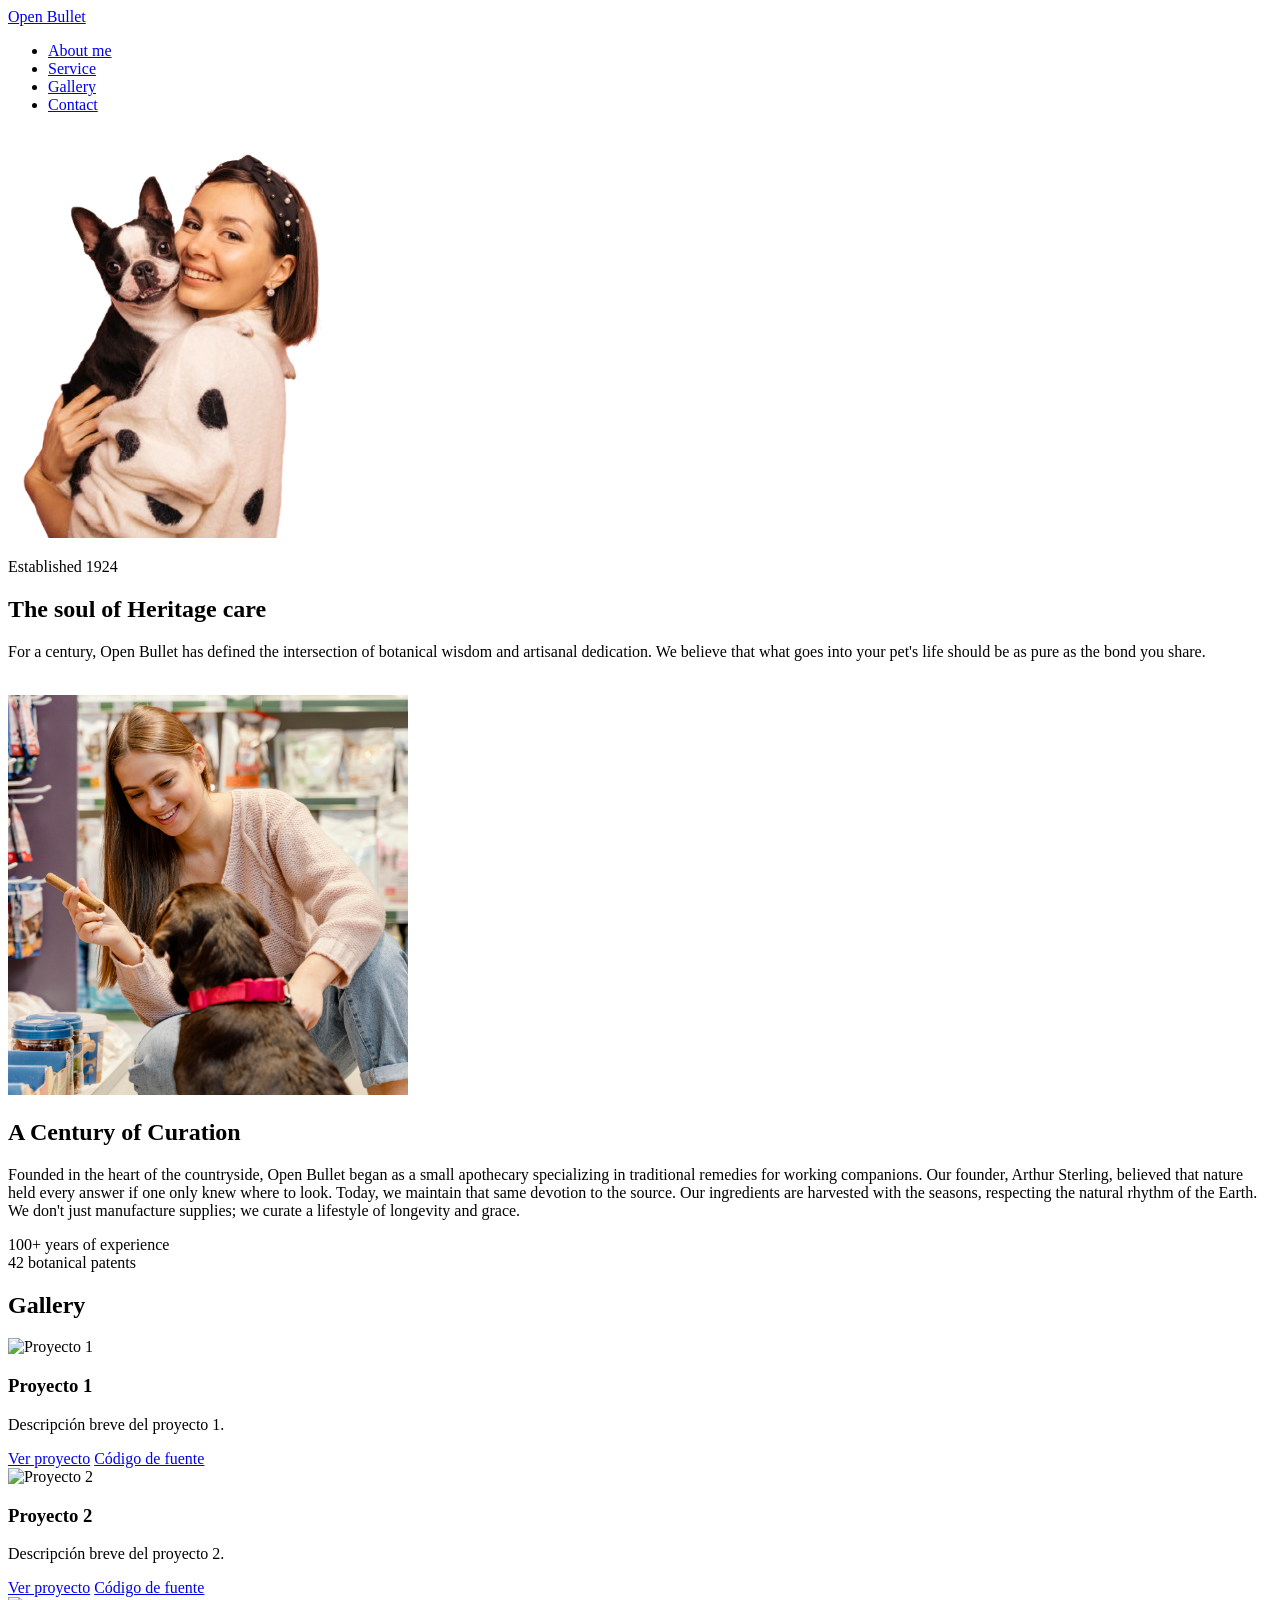
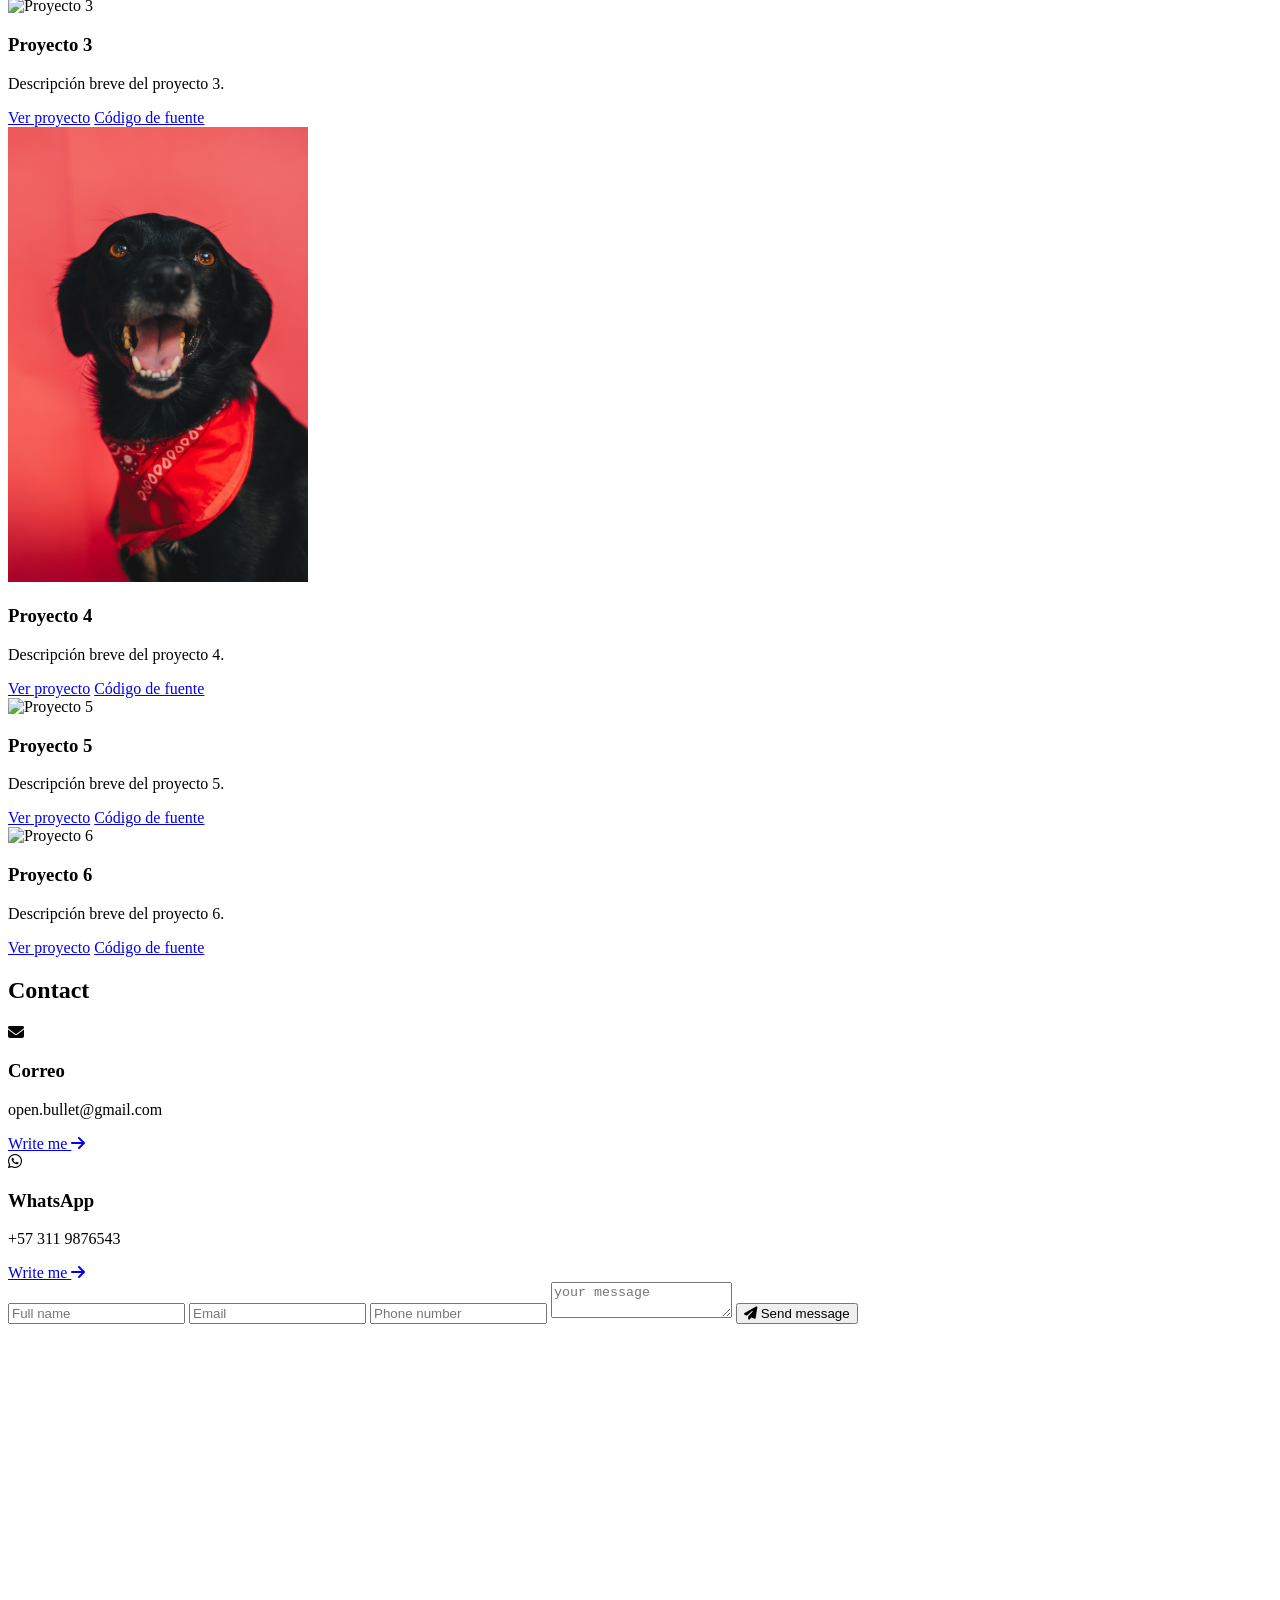
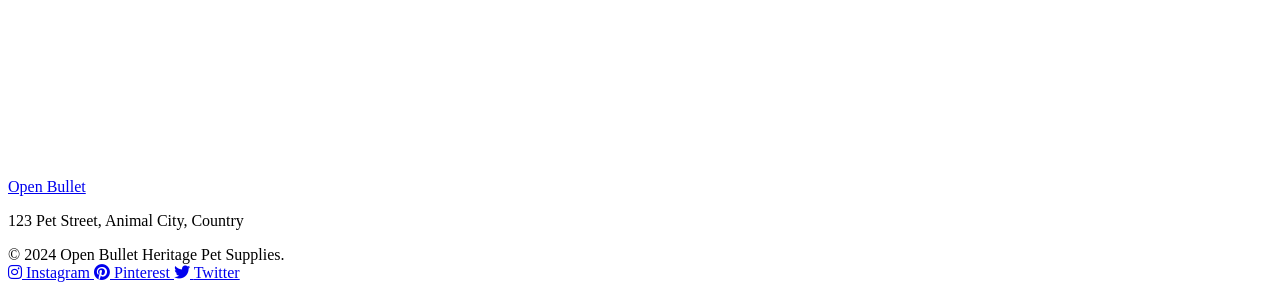
==== mascotas.html @ 414779c0 "portafolio" ====
<!--TAREA: Creación de la página de mascotas-->

<!DOCTYPE html>
<html lang="es">

<head>
    <meta charset="UTF-8">
    <meta http-equiv="X-UA-Compatible" content="IE=edge">
    <meta name="viewport" content="width=device-width, initial-scale=1.0">
    <meta name="author" content="Open Bullet">
    <meta name="description" content="Open Bullet | Pet Supplies">

    <link rel="preconnect" href="https://fonts.googleapis.com">
    <link rel="preconnect" href="https://fonts.gstatic.com" crossorigin>
    <link href="https://fonts.googleapis.com/css2?family=Inter:wght@400;600&display=swap" rel="stylesheet">

    <link rel="stylesheet" href="https://cdnjs.cloudflare.com/ajax/libs/font-awesome/6.5.0/css/all.min.css"
        crossorigin="anonymous" referrerpolicy="no-referrer" />

    <link rel="stylesheet" href="Style/mascotas.css">

    <!-- Titulo de la página del la pagina de mascotas -->

    <title>Open Bullet</title>
    <link rel="icon" type="image/png" href="img/Mujerconperro.png">
</head>

<!-- Menu de navegación de mascotas -->

<body>

    <header class="header">
        <a href="/" class="logo">Open Bullet</a>

        <ul class="nav-links">
            <li><a href="#about-me">About me</a></li>
            <li><a href="#service">Service</a></li>
            <li><a href="#gallery">Gallery</a></li>
            <li><a href="#contact">Contact</a></li>
        </ul>
    </header>

    <!-- Section de Acerca de -->

    <section id="about-me" class="about-me">

        <div class="about-me-container">

            <img src="img/Mujerconperro.png" alt="Open Bullet" class="about-me-img">

            <div class="about-me-texto">
                <p class="about-me-subtitulo">Established 1924</p>
                <h1 class="about-me-descripcion">The soul of Heritage care</h1>
                <p class="about-me-descripcion2">For a century, Open Bullet has defined the intersection of botanical
                    wisdom and artisanal dedication. We believe that what goes into your pet's life should be as pure as
                    the bond you share.
                </p>
            </div>
        </div>
        <br>

        <!-- Section de Servicios -->

        <div class="service-container">
            <img src="img/Mujerconperro2.jpg" alt="Open Bullet" class="about-me-img" width="400px">

            <h2 class="service-titulo">A Century of Curation</h2>
            <p class="service-descripcion">Founded in the heart of the countryside, Open Bullet began as a small
                apothecary specializing in traditional remedies for working companions. Our founder, Arthur Sterling,
                believed that nature held every answer if one only knew where to look.

                Today, we maintain that same devotion to the source. Our ingredients are harvested with the seasons,
                respecting the natural rhythm of the Earth. We don't just manufacture supplies; we curate a lifestyle of
                longevity and grace.</p>

            <div class="font-headline text 3x1 font-bold text-center text-gray-800">100+ years of experience</div>

            <div class="font-headline text 3x1 font-bold text-center text-gray-800">42 botanical patents</div>
        </div>

    </section>

    <!-- Section de galeria -->

    <section id="gallery" class="gallery">

        <h2 class="section-title">Gallery</h2>

        <div class="gallery-grid">

            <div class="gallery-card">
                <img src="img/dog1.jpg" alt="Proyecto 1" width="300px">
                <h3>Proyecto 1</h3>
                <p>Descripción breve del proyecto 1.</p>
                <div class="btn-group">
                    <a href="#" class="btn">Ver proyecto</a>
                    <a href="#" class="btn">Código de fuente</a>
                </div>
            </div>

            <div class="proyectos-card">
                <img src="img/dog2.jpg" alt="Proyecto 2" width="300px">
                <h3>Proyecto 2</h3>
                <p>Descripción breve del proyecto 2.</p>
                <div class="btn-group">
                    <a href="#" class="btn">Ver proyecto</a>
                    <a href="#" class="btn">Código de fuente</a>
                </div>
            </div>

            <div class="proyectos-card">
                <img src="img/dog3.jpg" alt="Proyecto 3" width="300px">
                <h3>Proyecto 3</h3>
                <p>Descripción breve del proyecto 3.</p>
                <div class="btn-group">
                    <a href="#" class="btn">Ver proyecto</a>
                    <a href="#" class="btn">Código de fuente</a>
                </div>
            </div>

            <div class="proyectos-card">
                <img src="img/dog4.jpg" alt="Proyecto 4" width="300px">
                <h3>Proyecto 4</h3>
                <p>Descripción breve del proyecto 4.</p>
                <div class="btn-group">
                    <a href="#" class="btn">Ver proyecto</a>
                    <a href="#" class="btn">Código de fuente</a>
                </div>

                <div class="proyectos-card">
                    <img src="img/dog5.jpg" alt="Proyecto 5" width="300px">
                    <h3>Proyecto 5</h3>
                    <p>Descripción breve del proyecto 5.</p>
                    <div class="btn-group">
                        <a href="#" class="btn">Ver proyecto</a>
                        <a href="#" class="btn">Código de fuente</a>
                    </div>

                    <div class="proyectos-card">
                        <img src="img/dog6.jpg" alt="Proyecto 6" width="300px">
                        <h3>Proyecto 6</h3>
                        <p>Descripción breve del proyecto 6.</p>
                        <div class="btn-group">
                            <a href="#" class="btn">Ver proyecto</a>
                            <a href="#" class="btn">Código de fuente</a>
                        </div>
                    </div>

                    <!-- Contacto -->

                    <section id="contact" class="contact">

                        <h2 class="section-title">Contact</h2>

                        <div class="contact-container">

                            <!-- Tarjetas de contacto izquierda -->

                            <div class="contact-info">

                                <div class="contact-card">
                                    <i class="fa-solid fa-envelope"></i>
                                    <h3>Correo</h3>
                                    <p>open.bullet@gmail.com</p>
                                    <a href="mailto:open.bullet@gmail.com" class="contact-link">
                                        Write me <i class="fa-solid fa-arrow-right"></i>
                                    </a>
                                </div>

                                <div class="contact-card">
                                    <i class="fa-brands fa-whatsapp"></i>
                                    <h3>WhatsApp</h3>
                                    <p>+57 311 9876543</p>
                                    <a href="https://wa.me/+573119876543" target="_blank" rel="noopener noreferrer"
                                        class="contacto-link">
                                        Write me <i class="fa-solid fa-arrow-right"></i>
                                    </a>
                                </div>
                            </div>

                            <!-- Formulario derecha -->

                            <div class="contact-form">

                                <input type="text" class="form-input" placeholder="Full name">
                                <input type="email" class="form-input" placeholder="Email">
                                <input type="tel" class="form-input" placeholder="Phone number">
                                <textarea class="form-input form-textarea" placeholder="your message"></textarea>

                                <button class="form-btn">
                                    <i class="fa-solid fa-paper-plane"></i>
                                    <span>Send message</span>
                                </button>

                            </div>
                        </div>

                        <!-- Mapa de contacto -->

                        <div class="contact-map">
                            <iframe
                                src="https://www.google.com/maps/embed?pb=!1m18!1m12!1m3!1d3916.666384054584!2d-74.78323822407798!3d10.988534555243726!2m3!1f0!2f0!3f0!3m2!1i1024!2i768!4f13.1!3m3!1m2!1s0x8ef42d0025832995%3A0x6ee5ef55547f7da6!2sRiwi!5e0!3m2!1ses-419!2sco!4v1776106472603!5m2!1ses-419!2sco"
                                width="600" height="450" style="border:0;" allowfullscreen="" loading="lazy"
                                referrerpolicy="no-referrer-when-downgrade"></iframe>
                        </div>
                    </section>
    </section>

    <!-- Footer de la página del mascotas-->

    <footer class="footer">
        <div class="left">
            <a href="/">Open Bullet</a><br>
            <p>123 Pet Street, Animal City, Country</p>
            <span>&copy; 2024 Open Bullet Heritage Pet Supplies.</span>
        </div>

        <div class="right">
            <a href="https://instagram.com/open.bullet" target="_blank" rel="noopener noreferrer">
                <i class="fa-brands fa-instagram"></i>
                <span>Instagram</span>
            </a>

            <a href="https://pinterest.com/open.bullet" target="_blank" rel="noopener noreferrer">
                <i class="fa-brands fa-pinterest"></i>
                <span>Pinterest</span>
            </a>

            <a href="https://www.twitter.com/open.bullet" target="_blank" rel="noopener noreferrer">
                <i class="fa-brands fa-twitter"></i>
                <span>Twitter</span>
            </a>
        </div>
    </footer>
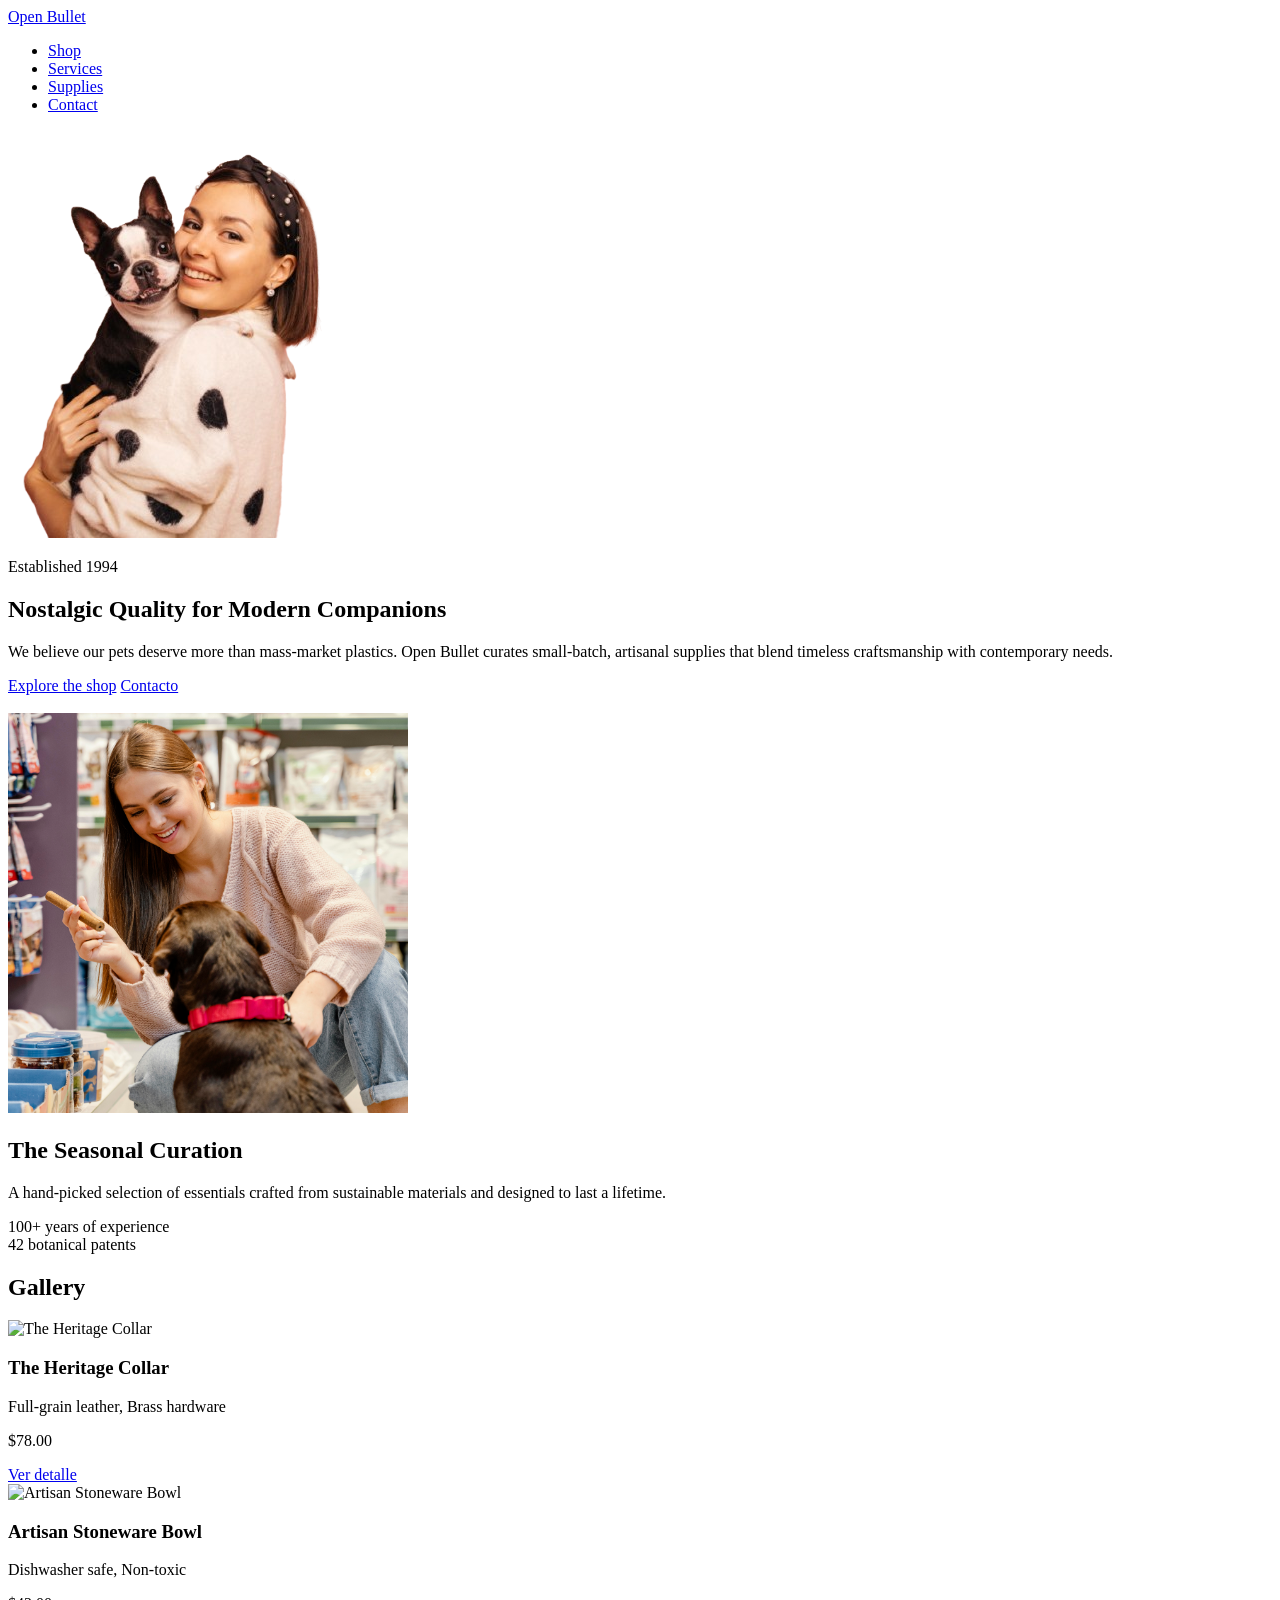
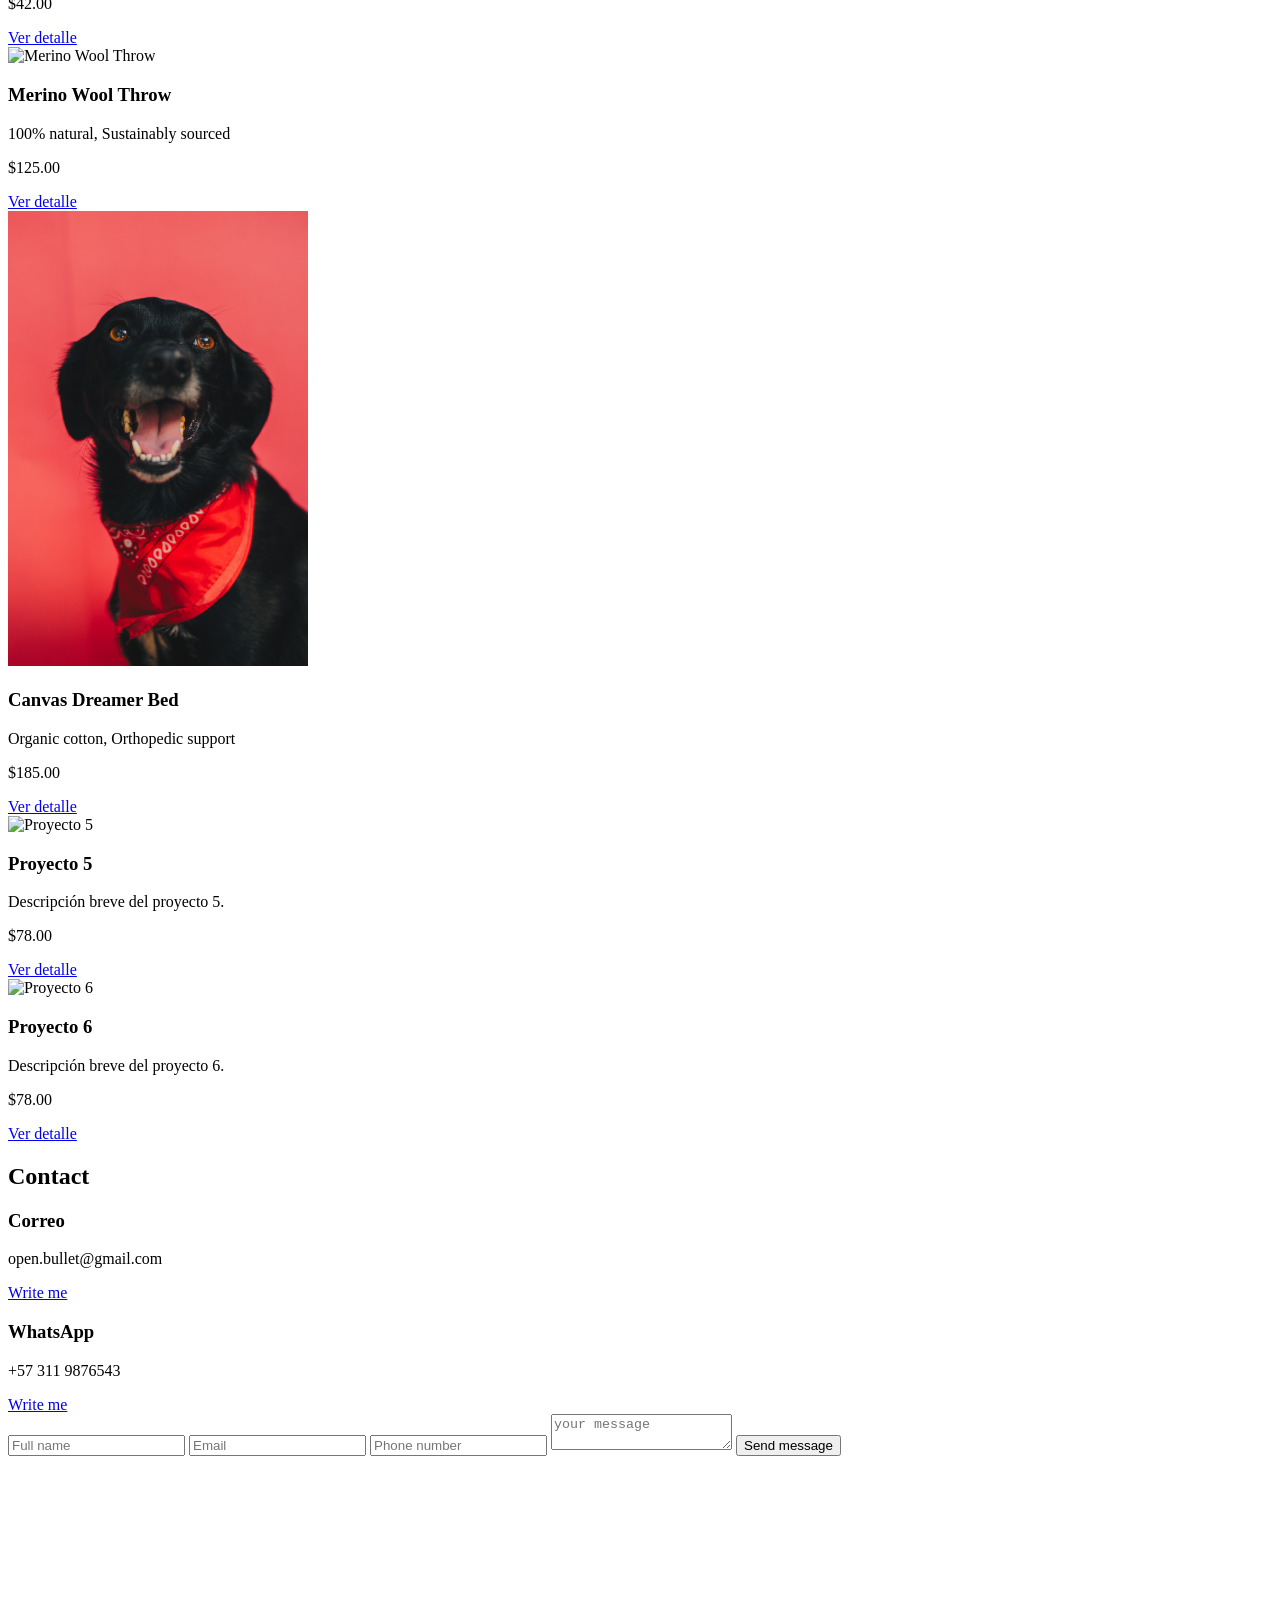
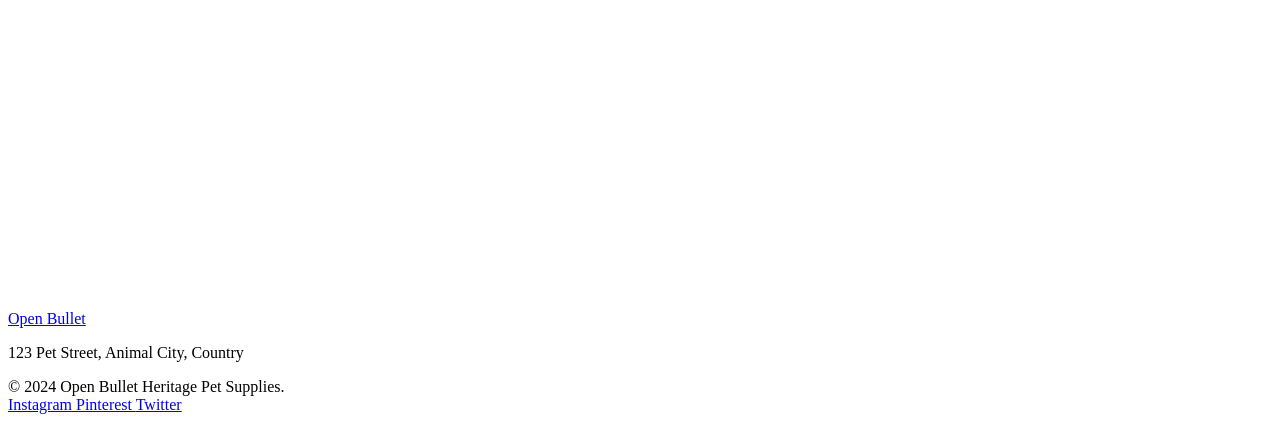
==== commit 65a74e30: "portafolio" ====
--- a/mascotas.html
+++ b/mascotas.html
@@ -1,7 +1,7 @@
 <!--TAREA: Creación de la página de mascotas-->
 
 <!DOCTYPE html>
-<html lang="es">
+<html lang="en">
 
 <head>
     <meta charset="UTF-8">
@@ -12,10 +12,9 @@
 
     <link rel="preconnect" href="https://fonts.googleapis.com">
     <link rel="preconnect" href="https://fonts.gstatic.com" crossorigin>
-    <link href="https://fonts.googleapis.com/css2?family=Inter:wght@400;600&display=swap" rel="stylesheet">
-
-    <link rel="stylesheet" href="https://cdnjs.cloudflare.com/ajax/libs/font-awesome/6.5.0/css/all.min.css"
-        crossorigin="anonymous" referrerpolicy="no-referrer" />
+    <link href="https://cdn.jsdelivr.net/npm/remixicon@4.9.0/fonts/remixicon.css" rel="stylesheet" />
+
+    <link href="https://cdn.jsdelivr.net/npm/remixicon@4.9.0/fonts/remixicon.css" rel="stylesheet" />
 
     <link rel="stylesheet" href="Style/mascotas.css">
 
@@ -33,28 +32,33 @@
         <a href="/" class="logo">Open Bullet</a>
 
         <ul class="nav-links">
-            <li><a href="#about-me">About me</a></li>
-            <li><a href="#service">Service</a></li>
-            <li><a href="#gallery">Gallery</a></li>
+            <li><a href="#shop">Shop</a></li>
+            <li><a href="#services">Services</a></li>
+            <li><a href="#supplies">Supplies</a></li>
             <li><a href="#contact">Contact</a></li>
         </ul>
     </header>
 
-    <!-- Section de Acerca de -->
-
-    <section id="about-me" class="about-me">
-
-        <div class="about-me-container">
-
-            <img src="img/Mujerconperro.png" alt="Open Bullet" class="about-me-img">
-
-            <div class="about-me-texto">
-                <p class="about-me-subtitulo">Established 1924</p>
-                <h1 class="about-me-descripcion">The soul of Heritage care</h1>
-                <p class="about-me-descripcion2">For a century, Open Bullet has defined the intersection of botanical
-                    wisdom and artisanal dedication. We believe that what goes into your pet's life should be as pure as
-                    the bond you share.
+    <!-- Section de Acerca de/Shop -->
+
+    <section id="shop" class="shop">
+
+        <div class="shop-container">
+
+            <img src="img/Mujerconperro.png" alt="Open Bullet" class="shop-img">
+
+            <div class="shop-texto">
+                <p class="shop-subtitulo">Established 1994</p>
+                <h1 class="shop-titulo">Nostalgic Quality for Modern Companions</h1>
+                <p class="shop-descripcion2">We believe our pets deserve more than mass-market plastics. Open Bullet
+                    curates small-batch, artisanal supplies that blend timeless craftsmanship with contemporary needs.
                 </p>
+
+                <div class="shop-botones">
+                    <a href="#shop" download class="btn-cv">Explore the shop</a>
+                    <a href="#contacto" class="btn-contacto">Contacto</a>
+                </div>
+
             </div>
         </div>
         <br>
@@ -62,16 +66,11 @@
         <!-- Section de Servicios -->
 
         <div class="service-container">
-            <img src="img/Mujerconperro2.jpg" alt="Open Bullet" class="about-me-img" width="400px">
-
-            <h2 class="service-titulo">A Century of Curation</h2>
-            <p class="service-descripcion">Founded in the heart of the countryside, Open Bullet began as a small
-                apothecary specializing in traditional remedies for working companions. Our founder, Arthur Sterling,
-                believed that nature held every answer if one only knew where to look.
-
-                Today, we maintain that same devotion to the source. Our ingredients are harvested with the seasons,
-                respecting the natural rhythm of the Earth. We don't just manufacture supplies; we curate a lifestyle of
-                longevity and grace.</p>
+            <img src="img/Mujerconperro2.jpg" alt="Open Bullet" class="shop-img" width="400px">
+
+            <h2 class="service-titulo">The Seasonal Curation</h2>
+            <p class="service-descripcion">A hand-picked selection of essentials crafted from sustainable materials and
+                designed to last a lifetime.</p>
 
             <div class="font-headline text 3x1 font-bold text-center text-gray-800">100+ years of experience</div>
 
@@ -80,7 +79,7 @@
 
     </section>
 
-    <!-- Section de galeria -->
+    <!-- Section de galeria/tienda -->
 
     <section id="gallery" class="gallery">
 
@@ -89,121 +88,120 @@
         <div class="gallery-grid">
 
             <div class="gallery-card">
-                <img src="img/dog1.jpg" alt="Proyecto 1" width="300px">
-                <h3>Proyecto 1</h3>
-                <p>Descripción breve del proyecto 1.</p>
+                <img src="img/dog1.jpg" alt="The Heritage Collar" width="300px">
+                <h3>The Heritage Collar</h3>
+                <p>Full-grain leather, Brass hardware</p>
+                <p>$78.00</p>
                 <div class="btn-group">
-                    <a href="#" class="btn">Ver proyecto</a>
-                    <a href="#" class="btn">Código de fuente</a>
-                </div>
-            </div>
-
-            <div class="proyectos-card">
-                <img src="img/dog2.jpg" alt="Proyecto 2" width="300px">
-                <h3>Proyecto 2</h3>
-                <p>Descripción breve del proyecto 2.</p>
-                <div class="btn-group">
-                    <a href="#" class="btn">Ver proyecto</a>
-                    <a href="#" class="btn">Código de fuente</a>
-                </div>
-            </div>
-
-            <div class="proyectos-card">
-                <img src="img/dog3.jpg" alt="Proyecto 3" width="300px">
-                <h3>Proyecto 3</h3>
-                <p>Descripción breve del proyecto 3.</p>
-                <div class="btn-group">
-                    <a href="#" class="btn">Ver proyecto</a>
-                    <a href="#" class="btn">Código de fuente</a>
-                </div>
-            </div>
-
-            <div class="proyectos-card">
-                <img src="img/dog4.jpg" alt="Proyecto 4" width="300px">
-                <h3>Proyecto 4</h3>
-                <p>Descripción breve del proyecto 4.</p>
-                <div class="btn-group">
-                    <a href="#" class="btn">Ver proyecto</a>
-                    <a href="#" class="btn">Código de fuente</a>
+                    <a href="#" class="btn">Ver detalle</a>
                 </div>
 
                 <div class="proyectos-card">
-                    <img src="img/dog5.jpg" alt="Proyecto 5" width="300px">
-                    <h3>Proyecto 5</h3>
-                    <p>Descripción breve del proyecto 5.</p>
+                    <img src="img/dog2.jpg" alt="Artisan Stoneware Bowl" width="300px">
+                    <h3>Artisan Stoneware Bowl</h3>
+                    <p>Dishwasher safe, Non-toxic</p>
+                    <p>$42.00</p>
                     <div class="btn-group">
-                        <a href="#" class="btn">Ver proyecto</a>
-                        <a href="#" class="btn">Código de fuente</a>
+                        <a href="#" class="btn">Ver detalle</a>
                     </div>
+                </div>
+
+                <div class="proyectos-card">
+                    <img src="img/dog3.jpg" alt="Merino Wool Throw" width="300px">
+                    <h3>Merino Wool Throw</h3>
+                    <p>100% natural, Sustainably sourced</p>
+                    <p>$125.00</p>
+                    <div class="btn-group">
+                        <a href="#" class="btn">Ver detalle</a>
+                    </div>
+                </div>
+
+                <div class="proyectos-card">
+                    <img src="img/dog4.jpg" alt="Canvas Dreamer Bed" width="300px">
+                    <h3>Canvas Dreamer Bed</h3>
+                    <p>Organic cotton, Orthopedic support</p>
+                    <p>$185.00</p>
+                    <div class="btn-group">
+                        <a href="#" class="btn">Ver detalle</a>
+                    </div>
 
                     <div class="proyectos-card">
-                        <img src="img/dog6.jpg" alt="Proyecto 6" width="300px">
-                        <h3>Proyecto 6</h3>
-                        <p>Descripción breve del proyecto 6.</p>
+                        <img src="img/dog5.jpg" alt="Proyecto 5" width="300px">
+                        <h3>Proyecto 5</h3>
+                        <p>Descripción breve del proyecto 5.</p>
+                        <p>$78.00</p>
                         <div class="btn-group">
-                            <a href="#" class="btn">Ver proyecto</a>
-                            <a href="#" class="btn">Código de fuente</a>
+                            <a href="#" class="btn">Ver detalle</a>
                         </div>
-                    </div>
-
-                    <!-- Contacto -->
-
-                    <section id="contact" class="contact">
-
-                        <h2 class="section-title">Contact</h2>
-
-                        <div class="contact-container">
-
-                            <!-- Tarjetas de contacto izquierda -->
-
-                            <div class="contact-info">
-
-                                <div class="contact-card">
-                                    <i class="fa-solid fa-envelope"></i>
-                                    <h3>Correo</h3>
-                                    <p>open.bullet@gmail.com</p>
-                                    <a href="mailto:open.bullet@gmail.com" class="contact-link">
-                                        Write me <i class="fa-solid fa-arrow-right"></i>
-                                    </a>
+
+                        <div class="proyectos-card">
+                            <img src="img/dog6.jpg" alt="Proyecto 6" width="300px">
+                            <h3>Proyecto 6</h3>
+                            <p>Descripción breve del proyecto 6.</p>
+                            <p>$78.00</p>
+                            <div class="btn-group">
+                                <a href="#" class="btn">Ver detalle</a>
+                            </div>
+                        </div>
+
+                        <!-- Contacto -->
+
+                        <section id="contact" class="contact">
+
+                            <h2 class="section-title">Contact</h2>
+
+                            <div class="contact-container">
+
+                                <!-- Tarjetas de contacto izquierda -->
+
+                                <div class="contact-info">
+
+                                    <div class="contact-card">
+                                        <i class="fa-solid fa-envelope"></i>
+                                        <h3>Correo</h3>
+                                        <p>open.bullet@gmail.com</p>
+                                        <a href="mailto:open.bullet@gmail.com" class="contact-link">
+                                            Write me <i class="fa-solid fa-arrow-right"></i>
+                                        </a>
+                                    </div>
+
+                                    <div class="contact-card">
+                                        <i class="fa-brands fa-whatsapp"></i>
+                                        <h3>WhatsApp</h3>
+                                        <p>+57 311 9876543</p>
+                                        <a href="https://wa.me/+573119876543" target="_blank" rel="noopener noreferrer"
+                                            class="contacto-link">
+                                            Write me <i class="fa-solid fa-arrow-right"></i>
+                                        </a>
+                                    </div>
                                 </div>
 
-                                <div class="contact-card">
-                                    <i class="fa-brands fa-whatsapp"></i>
-                                    <h3>WhatsApp</h3>
-                                    <p>+57 311 9876543</p>
-                                    <a href="https://wa.me/+573119876543" target="_blank" rel="noopener noreferrer"
-                                        class="contacto-link">
-                                        Write me <i class="fa-solid fa-arrow-right"></i>
-                                    </a>
+                                <!-- Formulario derecha -->
+
+                                <div class="contact-form">
+
+                                    <input type="text" class="form-input" placeholder="Full name">
+                                    <input type="email" class="form-input" placeholder="Email">
+                                    <input type="tel" class="form-input" placeholder="Phone number">
+                                    <textarea class="form-input form-textarea" placeholder="your message"></textarea>
+
+                                    <button class="form-btn">
+                                        <i class="fa-solid fa-paper-plane"></i>
+                                        <span>Send message</span>
+                                    </button>
+
                                 </div>
                             </div>
 
-                            <!-- Formulario derecha -->
-
-                            <div class="contact-form">
-
-                                <input type="text" class="form-input" placeholder="Full name">
-                                <input type="email" class="form-input" placeholder="Email">
-                                <input type="tel" class="form-input" placeholder="Phone number">
-                                <textarea class="form-input form-textarea" placeholder="your message"></textarea>
-
-                                <button class="form-btn">
-                                    <i class="fa-solid fa-paper-plane"></i>
-                                    <span>Send message</span>
-                                </button>
-
+                            <!-- Mapa de contacto -->
+
+                            <div class="contact-map">
+                                <iframe
+                                    src="https://www.google.com/maps/embed?pb=!1m18!1m12!1m3!1d3916.666384054584!2d-74.78323822407798!3d10.988534555243726!2m3!1f0!2f0!3f0!3m2!1i1024!2i768!4f13.1!3m3!1m2!1s0x8ef42d0025832995%3A0x6ee5ef55547f7da6!2sRiwi!5e0!3m2!1ses-419!2sco!4v1776106472603!5m2!1ses-419!2sco"
+                                    width="600" height="450" style="border:0;" allowfullscreen="" loading="lazy"
+                                    referrerpolicy="no-referrer-when-downgrade"></iframe>
                             </div>
-                        </div>
-
-                        <!-- Mapa de contacto -->
-
-                        <div class="contact-map">
-                            <iframe
-                                src="https://www.google.com/maps/embed?pb=!1m18!1m12!1m3!1d3916.666384054584!2d-74.78323822407798!3d10.988534555243726!2m3!1f0!2f0!3f0!3m2!1i1024!2i768!4f13.1!3m3!1m2!1s0x8ef42d0025832995%3A0x6ee5ef55547f7da6!2sRiwi!5e0!3m2!1ses-419!2sco!4v1776106472603!5m2!1ses-419!2sco"
-                                width="600" height="450" style="border:0;" allowfullscreen="" loading="lazy"
-                                referrerpolicy="no-referrer-when-downgrade"></iframe>
-                        </div>
-                    </section>
+                        </section>
     </section>
 
     <!-- Footer de la página del mascotas-->
@@ -216,17 +214,17 @@
         </div>
 
         <div class="right">
-            <a href="https://instagram.com/open.bullet" target="_blank" rel="noopener noreferrer">
+            <a href="https://instagram.com" target="_blank" rel="noopener noreferrer">
                 <i class="fa-brands fa-instagram"></i>
                 <span>Instagram</span>
             </a>
 
-            <a href="https://pinterest.com/open.bullet" target="_blank" rel="noopener noreferrer">
+            <a href="https://pinterest.com" target="_blank" rel="noopener noreferrer">
                 <i class="fa-brands fa-pinterest"></i>
                 <span>Pinterest</span>
             </a>
 
-            <a href="https://www.twitter.com/open.bullet" target="_blank" rel="noopener noreferrer">
+            <a href="https://www.twitter.com" target="_blank" rel="noopener noreferrer">
                 <i class="fa-brands fa-twitter"></i>
                 <span>Twitter</span>
             </a>
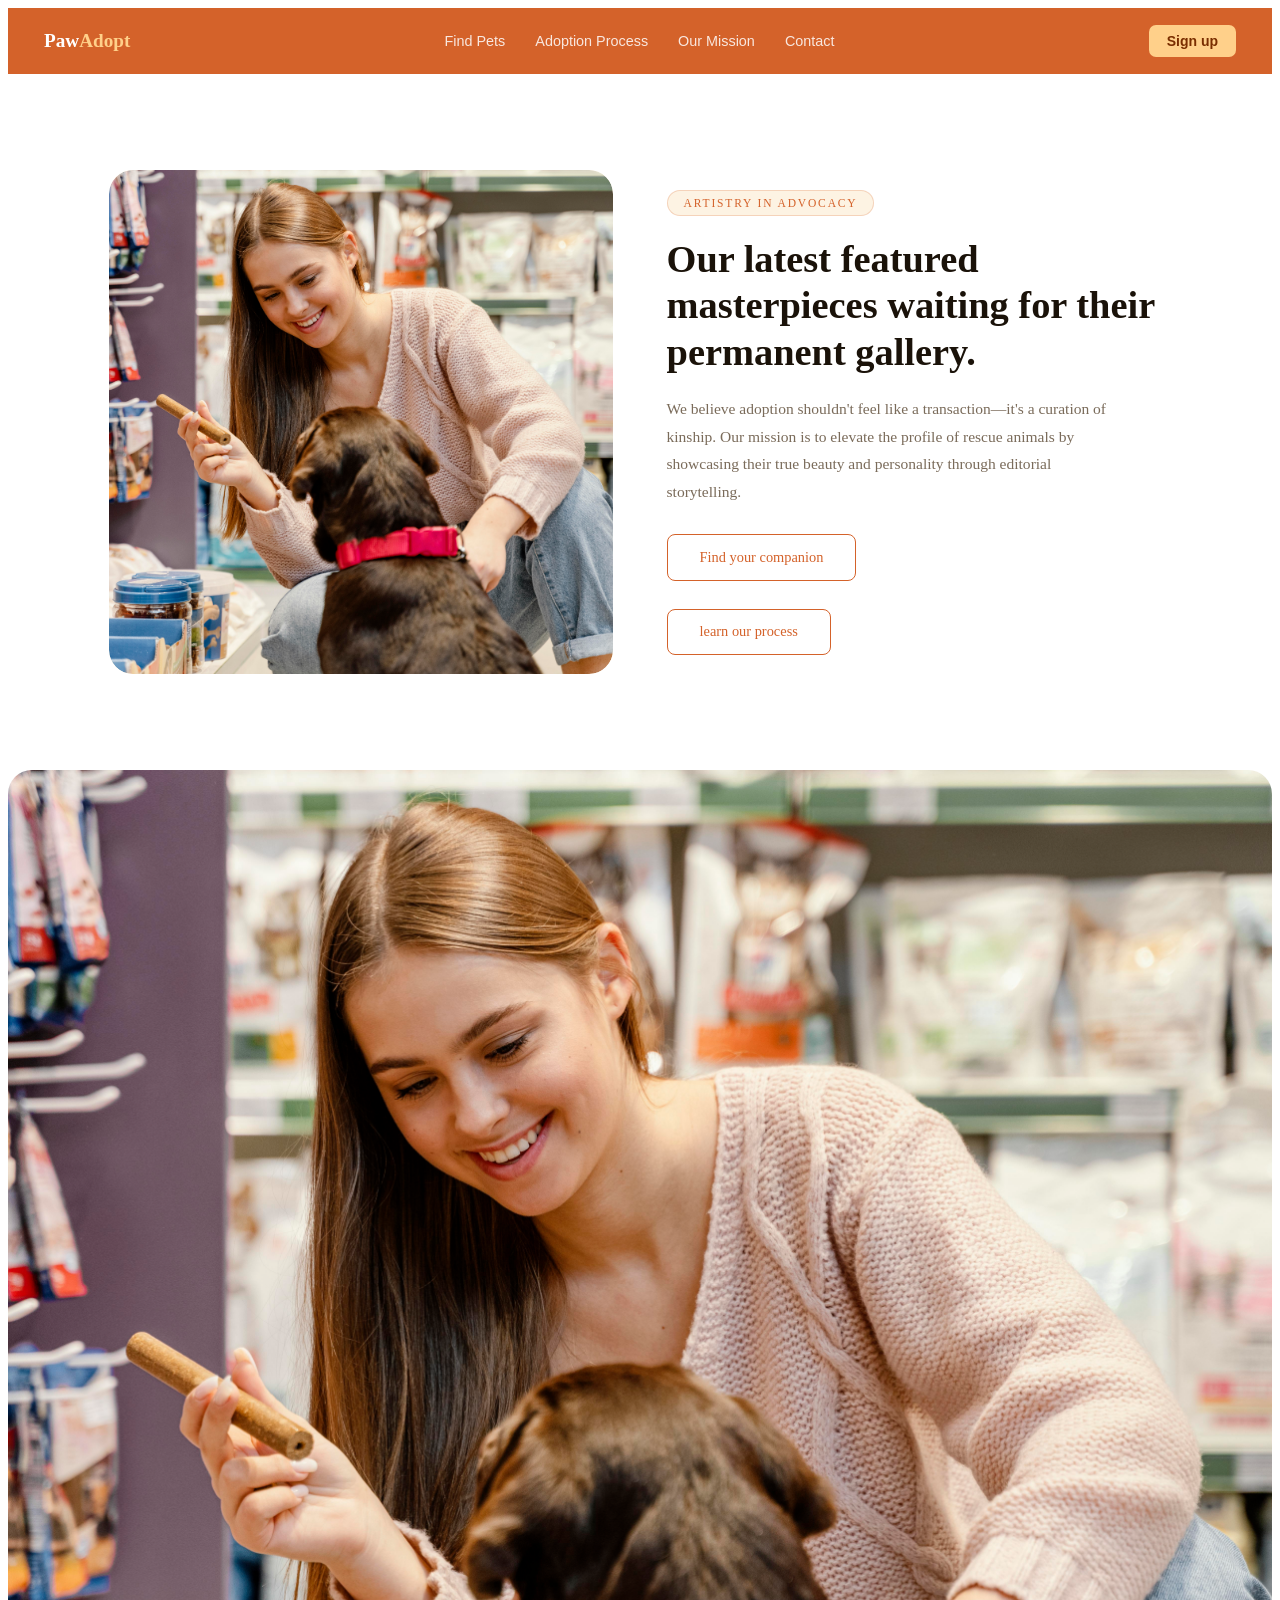
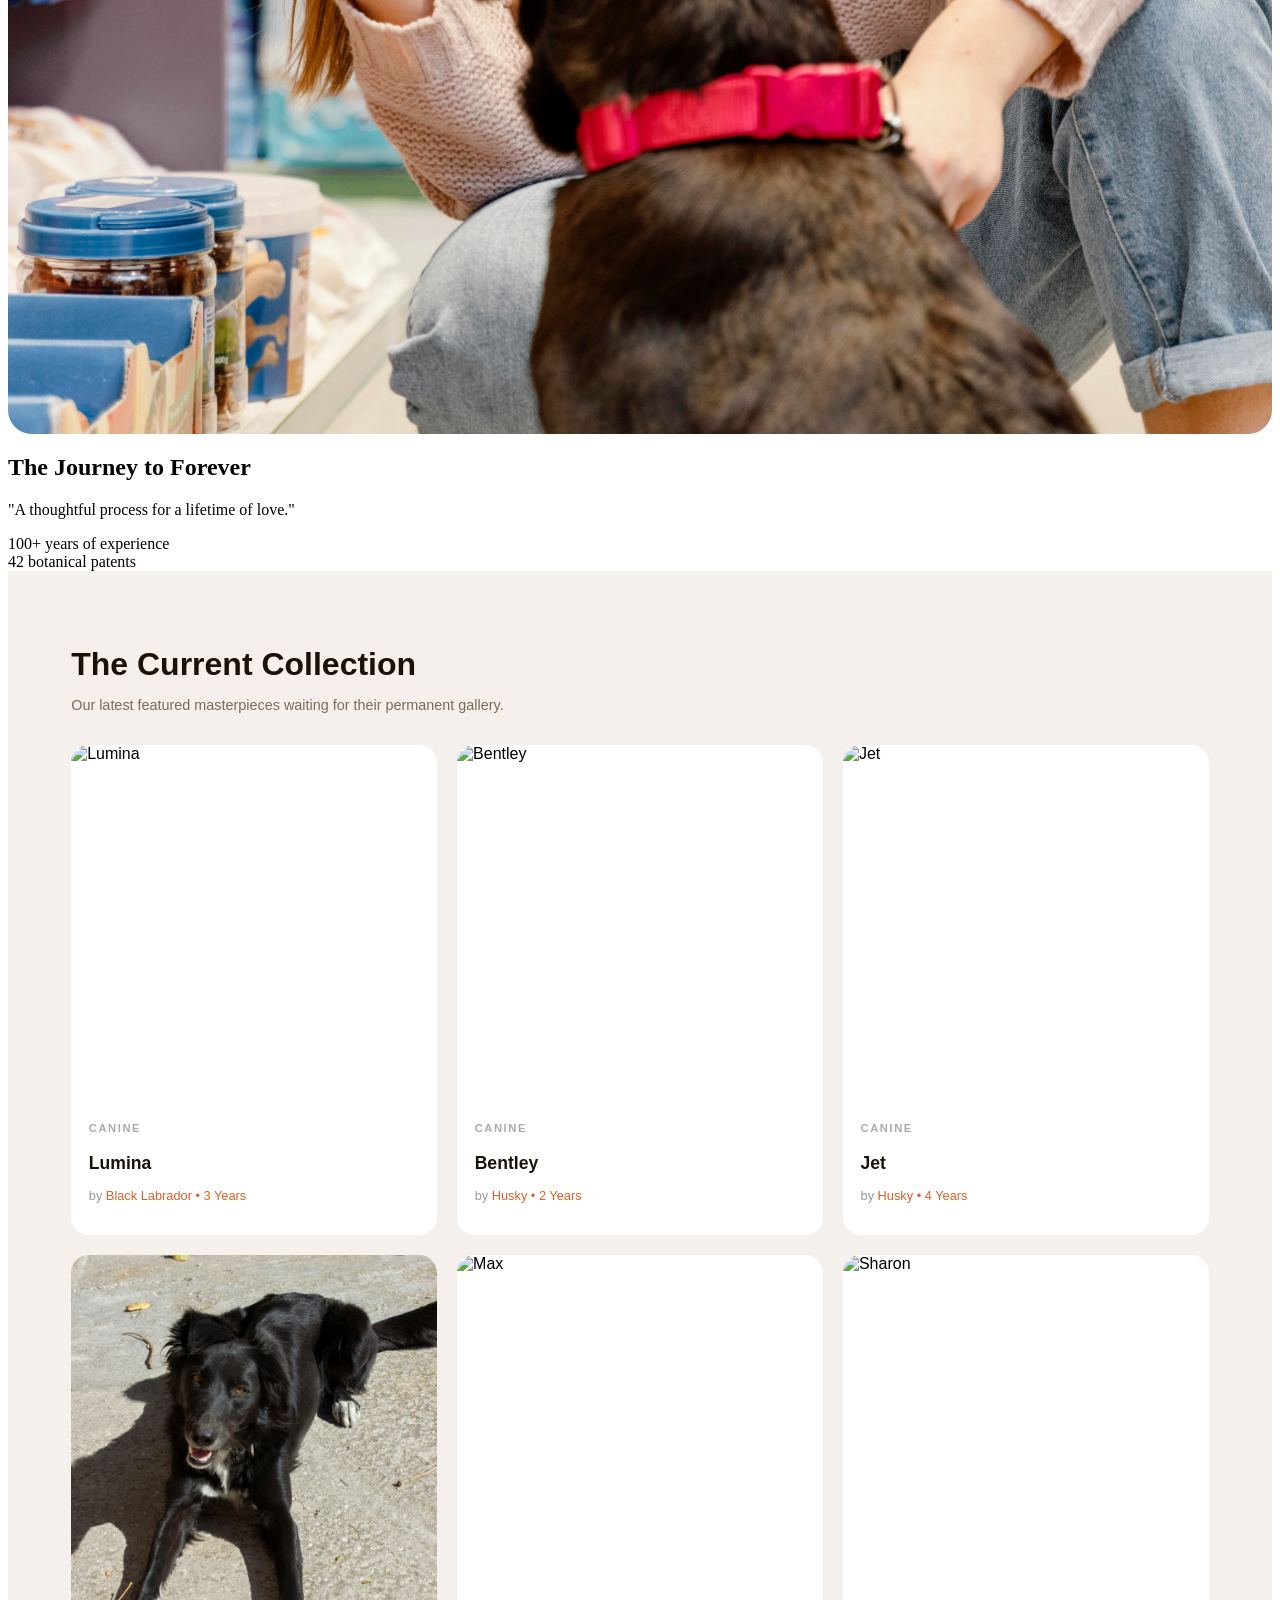
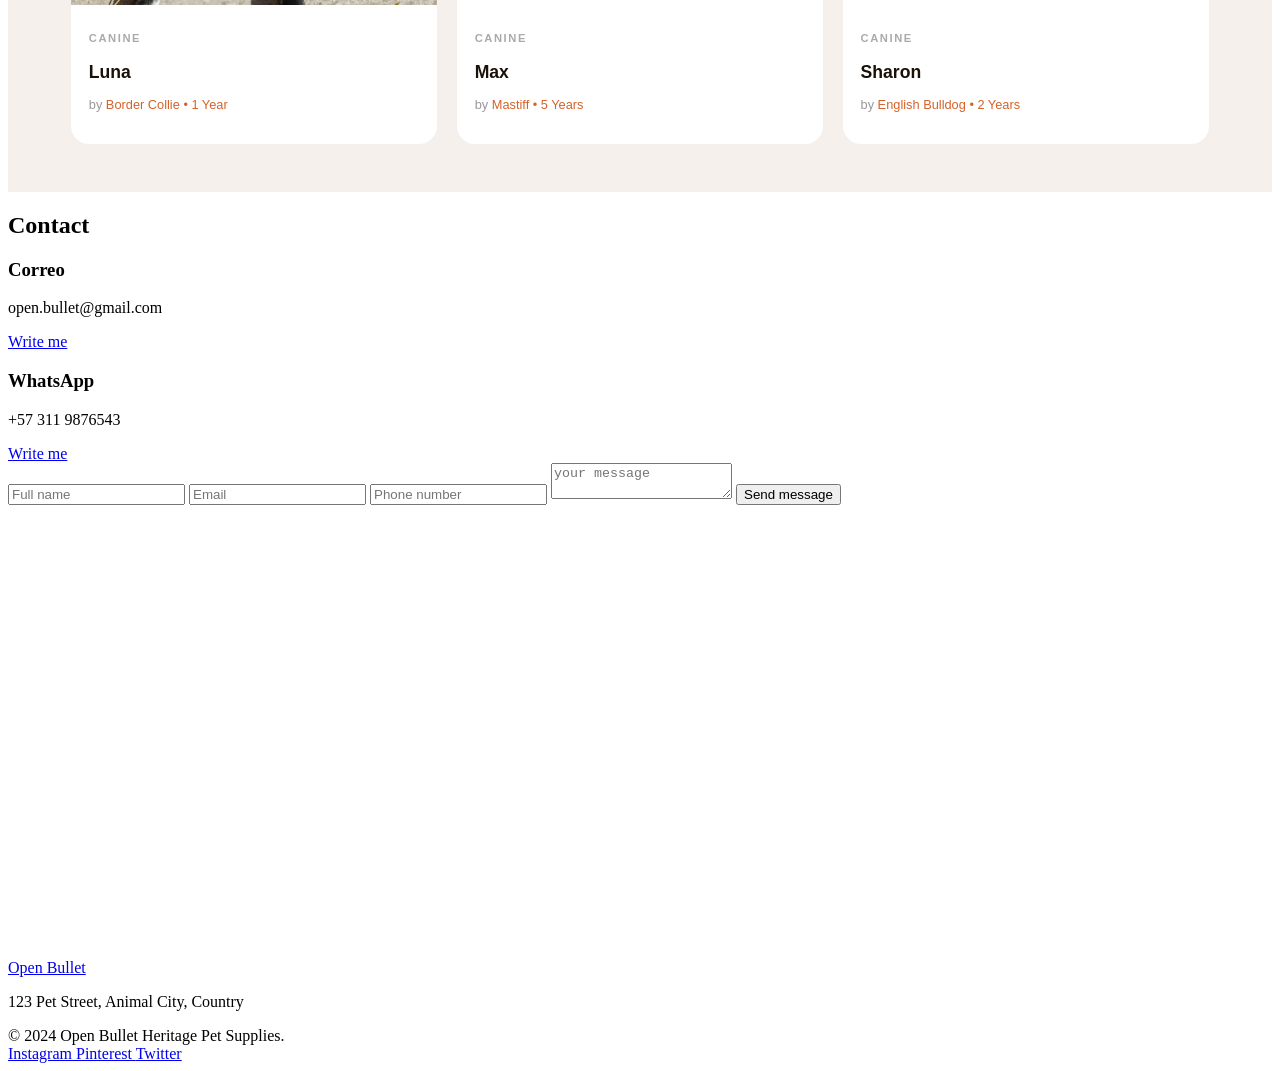
==== commit 4dfece2a: "portafolio" ====
--- a/mascotas.html
+++ b/mascotas.html
@@ -7,8 +7,8 @@
     <meta charset="UTF-8">
     <meta http-equiv="X-UA-Compatible" content="IE=edge">
     <meta name="viewport" content="width=device-width, initial-scale=1.0">
-    <meta name="author" content="Open Bullet">
-    <meta name="description" content="Open Bullet | Pet Supplies">
+    <meta name="author" content="PawAdopt">
+    <meta name="description" content="PawAdopt | Adoption">
 
     <link rel="preconnect" href="https://fonts.googleapis.com">
     <link rel="preconnect" href="https://fonts.gstatic.com" crossorigin>
@@ -20,7 +20,7 @@
 
     <!-- Titulo de la página del la pagina de mascotas -->
 
-    <title>Open Bullet</title>
+    <title>PawAdopt</title>
     <link rel="icon" type="image/png" href="img/Mujerconperro.png">
 </head>
 
@@ -29,120 +29,135 @@
 <body>
 
     <header class="header">
-        <a href="/" class="logo">Open Bullet</a>
+        <a href="/" class="logo">
+            Paw<span>Adopt</span>
+        </a>
 
         <ul class="nav-links">
-            <li><a href="#shop">Shop</a></li>
-            <li><a href="#services">Services</a></li>
-            <li><a href="#supplies">Supplies</a></li>
+            <li><a href="#shop">Find Pets</a></li>
+            <li><a href="#services">Adoption Process</a></li>
+            <li><a href="#supplies">Our Mission</a></li>
             <li><a href="#contact">Contact</a></li>
         </ul>
+
+        <a href="#signup" class="btn-signup">Sign up</a>
+
     </header>
 
     <!-- Section de Acerca de/Shop -->
 
     <section id="shop" class="shop">
-
         <div class="shop-container">
 
-            <img src="img/Mujerconperro.png" alt="Open Bullet" class="shop-img">
+            <div class="shop-img-wrap">
+                <img src="img/Mujerconperro2.jpg" alt="Open Bullet" class="shop-img">
+            </div>
 
             <div class="shop-texto">
-                <p class="shop-subtitulo">Established 1994</p>
-                <h1 class="shop-titulo">Nostalgic Quality for Modern Companions</h1>
-                <p class="shop-descripcion2">We believe our pets deserve more than mass-market plastics. Open Bullet
-                    curates small-batch, artisanal supplies that blend timeless craftsmanship with contemporary needs.
+                <span class="shop-subtitulo">Artistry in
+                    Advocacy</span>
+                <h2 class="shop-titulo">
+                    Our latest featured masterpieces waiting for their permanent gallery.
+                </h2>
+                <p class="shop-descripcion2">
+                    We believe adoption shouldn't feel like a transaction—it's a curation of kinship. Our mission is to
+                    elevate the profile of rescue animals by showcasing their true beauty and personality through
+                    editorial storytelling.
                 </p>
-
                 <div class="shop-botones">
-                    <a href="#shop" download class="btn-cv">Explore the shop</a>
-                    <a href="#contacto" class="btn-contacto">Contacto</a>
+                    <a href="#contacto" class="btn-contacto">Find your companion</a>
                 </div>
-
+                <div class="shop-botones">
+                    <a href="#contacto" class="btn-contacto">learn our process</a>
+                </div>
             </div>
+
         </div>
-        <br>
-
-        <!-- Section de Servicios -->
-
-        <div class="service-container">
-            <img src="img/Mujerconperro2.jpg" alt="Open Bullet" class="shop-img" width="400px">
-
-            <h2 class="service-titulo">The Seasonal Curation</h2>
-            <p class="service-descripcion">A hand-picked selection of essentials crafted from sustainable materials and
-                designed to last a lifetime.</p>
-
-            <div class="font-headline text 3x1 font-bold text-center text-gray-800">100+ years of experience</div>
-
-            <div class="font-headline text 3x1 font-bold text-center text-gray-800">42 botanical patents</div>
-        </div>
-
     </section>
 
+    <!-- Section de Servicios -->
+
+    <div class="service-container">
+        <img src="img/Mujerconperro2.jpg" alt="Open Bullet" class="shop-img" width="400px">
+
+        <h2 class="service-titulo">The Journey to Forever</h2>
+        <p class="service-descripcion">"A thoughtful process for a lifetime of love."</p>
+
+        <div class="font-headline text 3x1 font-bold text-center text-gray-800">100+ years of experience</div>
+
+        <div class="font-headline text 3x1 font-bold text-center text-gray-800">42 botanical patents</div>
+    </div>
+
+    </section>
+    
     <!-- Section de galeria/tienda -->
 
-    <section id="gallery" class="gallery">
-
-        <h2 class="section-title">Gallery</h2>
-
-        <div class="gallery-grid">
-
-            <div class="gallery-card">
-                <img src="img/dog1.jpg" alt="The Heritage Collar" width="300px">
-                <h3>The Heritage Collar</h3>
-                <p>Full-grain leather, Brass hardware</p>
-                <p>$78.00</p>
-                <div class="btn-group">
-                    <a href="#" class="btn">Ver detalle</a>
-                </div>
-
-                <div class="proyectos-card">
-                    <img src="img/dog2.jpg" alt="Artisan Stoneware Bowl" width="300px">
-                    <h3>Artisan Stoneware Bowl</h3>
-                    <p>Dishwasher safe, Non-toxic</p>
-                    <p>$42.00</p>
-                    <div class="btn-group">
-                        <a href="#" class="btn">Ver detalle</a>
-                    </div>
-                </div>
-
-                <div class="proyectos-card">
-                    <img src="img/dog3.jpg" alt="Merino Wool Throw" width="300px">
-                    <h3>Merino Wool Throw</h3>
-                    <p>100% natural, Sustainably sourced</p>
-                    <p>$125.00</p>
-                    <div class="btn-group">
-                        <a href="#" class="btn">Ver detalle</a>
-                    </div>
-                </div>
-
-                <div class="proyectos-card">
-                    <img src="img/dog4.jpg" alt="Canvas Dreamer Bed" width="300px">
-                    <h3>Canvas Dreamer Bed</h3>
-                    <p>Organic cotton, Orthopedic support</p>
-                    <p>$185.00</p>
-                    <div class="btn-group">
-                        <a href="#" class="btn">Ver detalle</a>
-                    </div>
-
-                    <div class="proyectos-card">
-                        <img src="img/dog5.jpg" alt="Proyecto 5" width="300px">
-                        <h3>Proyecto 5</h3>
-                        <p>Descripción breve del proyecto 5.</p>
-                        <p>$78.00</p>
-                        <div class="btn-group">
-                            <a href="#" class="btn">Ver detalle</a>
-                        </div>
-
-                        <div class="proyectos-card">
-                            <img src="img/dog6.jpg" alt="Proyecto 6" width="300px">
-                            <h3>Proyecto 6</h3>
-                            <p>Descripción breve del proyecto 6.</p>
-                            <p>$78.00</p>
-                            <div class="btn-group">
-                                <a href="#" class="btn">Ver detalle</a>
-                            </div>
-                        </div>
+<section id="gallery" class="gallery">
+
+  <div class="gallery-header">
+    <h2>The Current Collection</h2>
+    <p>Our latest featured masterpieces waiting
+       for their permanent gallery.</p>
+  </div>
+
+  <div class="gallery-grid">
+
+    <div class="card">
+      <img src="img/dog1.jpg" alt="Lumina">
+      <div class="card-body">
+        <p class="card-tag">Canine</p>
+        <h3>Lumina</h3>
+        <p class="card-by">by <span>Black Labrador • 3 Years</span></p>
+      </div>
+    </div>
+
+    <div class="card">
+      <img src="img/dog2.jpg" alt="Bentley">
+      <div class="card-body">
+        <p class="card-tag">Canine</p>
+        <h3>Bentley</h3>
+        <p class="card-by">by <span>Husky • 2 Years</span></p>
+      </div>
+    </div>
+
+    <div class="card">
+      <img src="img/dog3.jpg" alt="Jet">
+      <div class="card-body">
+        <p class="card-tag">Canine</p>
+        <h3>Jet</h3>
+        <p class="card-by">by <span>Husky • 4 Years</span></p>
+      </div>
+    </div>
+
+    <div class="card">
+      <img src="img/dog4.jpg" alt="Luna">
+      <div class="card-body">
+        <p class="card-tag">Canine</p>
+        <h3>Luna</h3>
+        <p class="card-by">by <span>Border Collie • 1 Year</span></p>
+      </div>
+    </div>
+
+    <div class="card">
+      <img src="img/dog5.jpg" alt="Max">
+      <div class="card-body">
+        <p class="card-tag">Canine</p>
+        <h3>Max</h3>
+        <p class="card-by">by <span>Mastiff • 5 Years</span></p>
+      </div>
+    </div>
+
+    <div class="card">
+      <img src="img/dog6.jpg" alt="Sharon">
+      <div class="card-body">
+        <p class="card-tag">Canine</p>
+        <h3>Sharon</h3>
+        <p class="card-by">by <span>English Bulldog • 2 Years</span></p>
+      </div>
+    </div>
+
+  </div>
+</section>
 
                         <!-- Contacto -->
 
--- a/Style/mascotas.css
+++ b/Style/mascotas.css
@@ -0,0 +1,271 @@
+:root {
+  --ob-cream: #FFF8F0;
+  --ob-warm: #FDF3E3;
+  --ob-accent: #D4622A;
+  --ob-gold: #F5A623;
+  --ob-dark: #1A1209;
+  --ob-muted: #7A6B5A;
+}
+
+.shop {
+  padding: 6rem 8%;
+  background: #ffffff;
+}
+
+.shop-container {
+  display: grid;
+  grid-template-columns: 1fr 1fr;
+  gap: 5%;
+  align-items: center;
+  max-width: 1100px;
+  margin: 0 auto;
+}
+
+.shop-img-wrap {
+  position: relative;
+  border-radius: 24px;
+  overflow: hidden;
+  background: var(--ob-warm);
+  min-height: 420px;
+}
+
+.shop-img {
+  width: 100%;
+  height: 100%;
+  min-height: 420px;
+  object-fit: cover;
+  display: block;
+  border-radius: 24px;
+}
+
+.shop-texto {
+  display: flex;
+  flex-direction: column;
+  gap: 1.25rem;
+}
+
+.shop-subtitulo {
+  display: inline-block;
+  background: var(--ob-warm);
+  color: var(--ob-accent);
+  font-size: 0.72rem;
+  font-weight: 500;
+  letter-spacing: 0.16em;
+  text-transform: uppercase;
+  padding: 0.4rem 1rem;
+  border-radius: 100px;
+  border: 1px solid rgba(212, 98, 42, 0.22);
+  width: fit-content;
+}
+
+.shop-titulo {
+  font-family: 'Playfair Display', serif;
+  font-size: clamp(1.9rem, 3vw, 2.7rem);
+  font-weight: 900;
+  line-height: 1.2;
+  color: var(--ob-dark);
+  margin: 0;
+}
+
+.shop-descripcion2 {
+  font-size: 0.97rem;
+  line-height: 1.8;
+  color: var(--ob-muted);
+  max-width: 460px;
+  margin: 0;
+}
+
+.shop-botones {
+  display: flex;
+  gap: 1rem;
+  flex-wrap: wrap;
+  margin-top: 0.5rem;
+}
+
+.btn-contacto {
+  display: inline-block;
+  padding: 0.85rem 2rem;
+  border: 1.5px solid #D4622A;
+  color: #D4622A;
+  border-radius: 8px;
+  font-size: 0.9rem;
+  font-weight: 500;
+  text-decoration: none;
+  transition: all 0.2s;
+}
+
+.btn-contacto:hover {
+  background: #D4622A;
+  color: #ffffff;
+  transform: translateY(-2px);
+}
+
+/* Responsive */
+
+@media (max-width: 860px) {
+  .shop-container {
+    grid-template-columns: 1fr;
+  }
+
+  .shop {
+    padding: 4rem 6%;
+  }
+
+  .shop-img,
+  .shop-img-wrap {
+    min-height: 300px;
+  }
+}
+
+/* menu de navegador */
+
+header.header {
+  background: #D4622A;
+  display: flex;
+  align-items: center;
+  justify-content: space-between;
+  padding: 0 36px;
+  height: 66px;
+  position: sticky;
+  top: 0;
+  z-index: 100;
+}
+
+.logo {
+  text-decoration: none;
+  font-family: Georgia, serif;
+  font-size: 1.2rem;
+  font-weight: 700;
+  color: #ffffff;
+}
+
+.logo span {
+  color: #FFD08A;
+}
+
+ul.nav-links {
+  list-style: none;
+  display: flex;
+  gap: 4px;
+  margin: 0;
+  padding: 0;
+}
+
+ul.nav-links a {
+  display: block;
+  text-decoration: none;
+  color: rgba(255, 255, 255, 0.85);
+  font-family: Arial, sans-serif;
+  font-size: 0.9rem;
+  font-weight: 500;
+  padding: 7px 13px;
+  border-radius: 7px;
+  transition: background 0.15s, color 0.15s;
+}
+
+ul.nav-links a:hover {
+  background: rgba(255, 255, 255, 0.18);
+  color: #ffffff;
+}
+
+.btn-signup {
+  padding: 8px 18px;
+  background: #FFD08A;
+  color: #7A2E00;
+  border-radius: 7px;
+  font-family: Arial, sans-serif;
+  font-size: 0.875rem;
+  font-weight: 700;
+  text-decoration: none;
+  transition: background 0.15s, color 0.15s;
+}
+
+.btn-signup:hover {
+  background: #ffffff;
+  color: #D4622A;
+}
+
+/* ── SECCIÓN ── */
+.gallery {
+  padding: 3rem 5%;
+  background: #F5F0EB;
+  font-family: Arial, sans-serif;
+}
+
+.gallery-header {
+  margin-bottom: 2rem;
+}
+.gallery-header h2 {
+  font-size: 2rem;
+  font-weight: 900;
+  color: #1A1209;
+  margin-bottom: 0.35rem;
+}
+.gallery-header p {
+  font-size: 0.9rem;
+  color: #7A6B5A;
+}
+
+.gallery-grid {
+  display: grid;
+  grid-template-columns: repeat(3, 1fr);
+  gap: 1.25rem;
+}
+
+/* ── CARD ── */
+
+.card {
+  background: #fff;
+  border-radius: 18px;
+  overflow: hidden;
+  cursor: pointer;
+  transition: transform 0.18s;
+}
+.card:hover {
+  transform: translateY(-4px);
+}
+.card img {
+  width: 100%;
+  height: 350px;
+  object-fit: cover;
+  display: block;
+}
+.card-body {
+  padding: 1rem 1.1rem 1.2rem;
+}
+.card-tag {
+  font-size: 0.7rem;
+  font-weight: 700;
+  letter-spacing: 0.14em;
+  text-transform: uppercase;
+  color: #aaa;
+  margin-bottom: 0.5rem;
+}
+.card-body h3 {
+  font-size: 1.1rem;
+  font-weight: 800;
+  color: #1A1209;
+  line-height: 1.3;
+  margin-bottom: 0.55rem;
+}
+.card-by {
+  font-size: 0.8rem;
+  color: #999;
+}
+.card-by span {
+  color: #D4622A;
+  font-weight: 500;
+}
+
+/* ── RESPONSIVE ── */
+
+@media (max-width: 860px) {
+  .gallery-grid {
+    grid-template-columns: repeat(2, 1fr);
+  }
+}
+@media (max-width: 520px) {
+  .gallery-grid {
+    grid-template-columns: 1fr;
+  }
+}
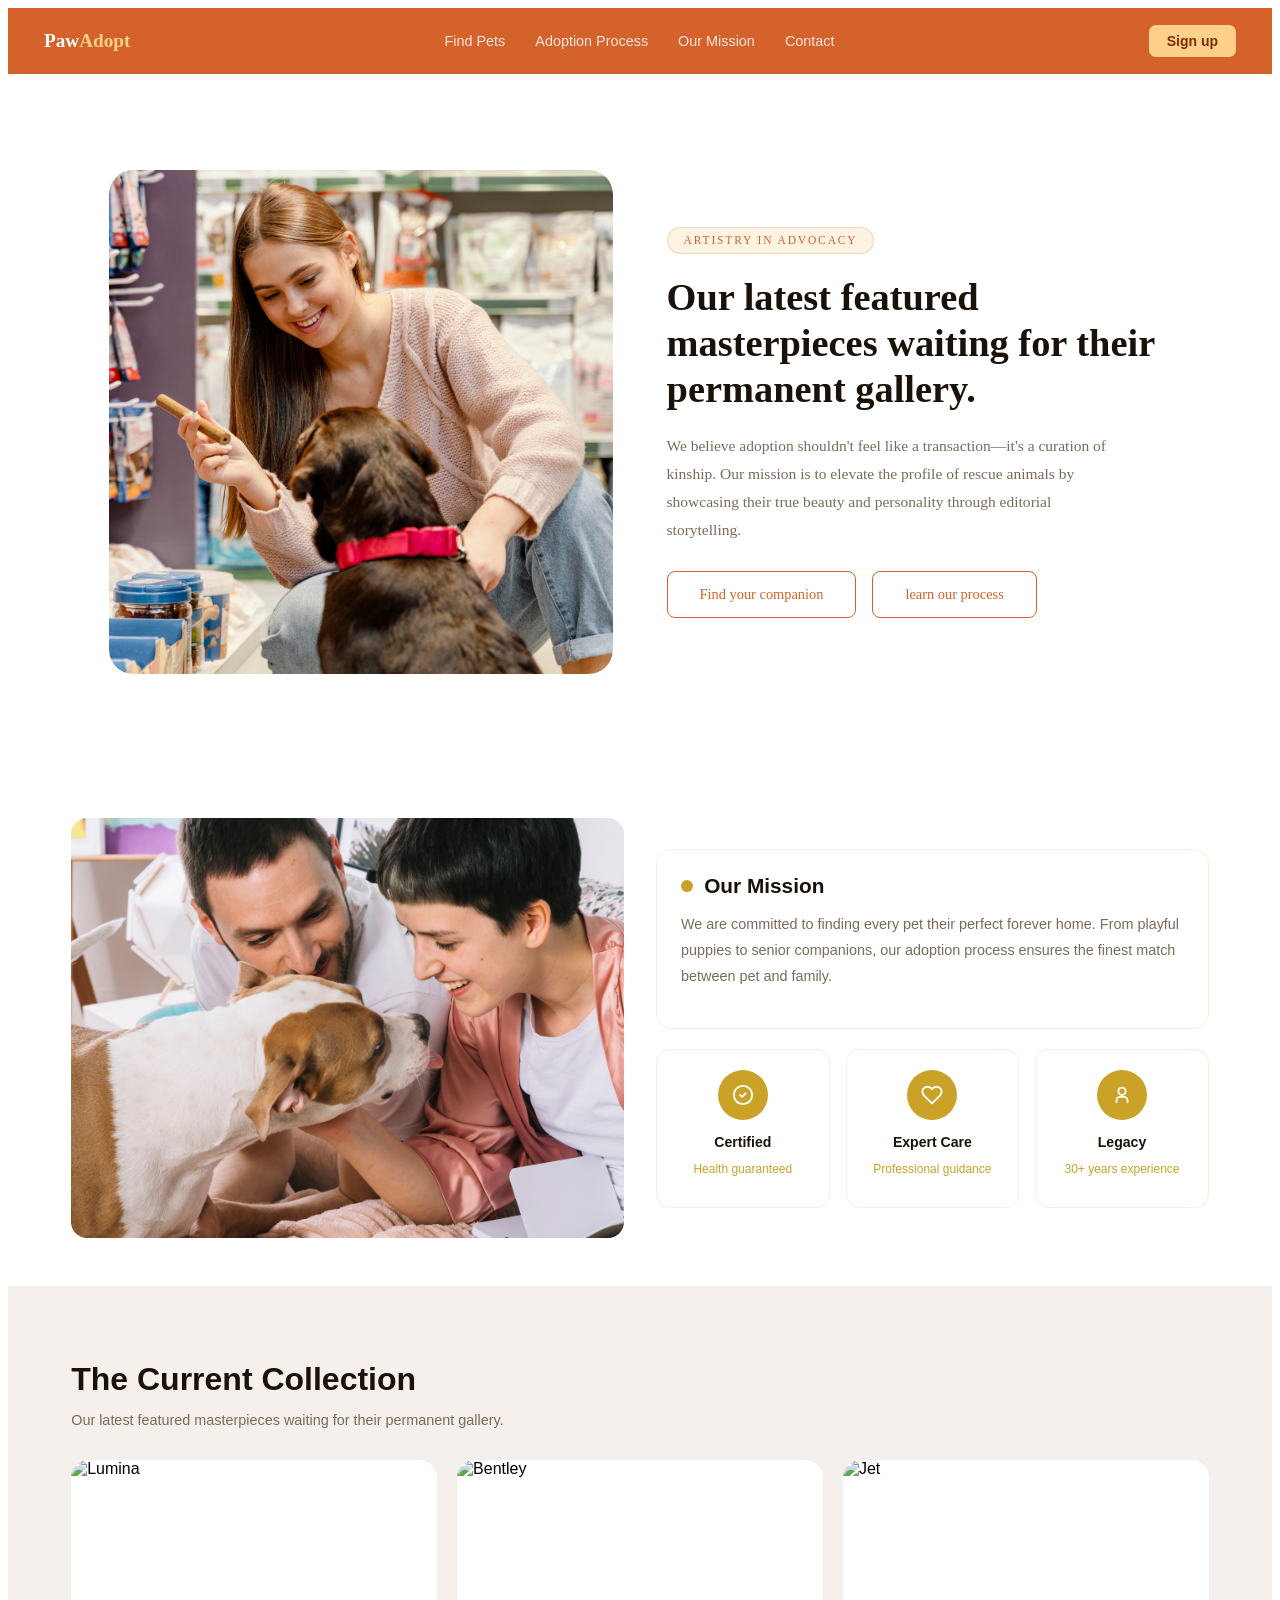
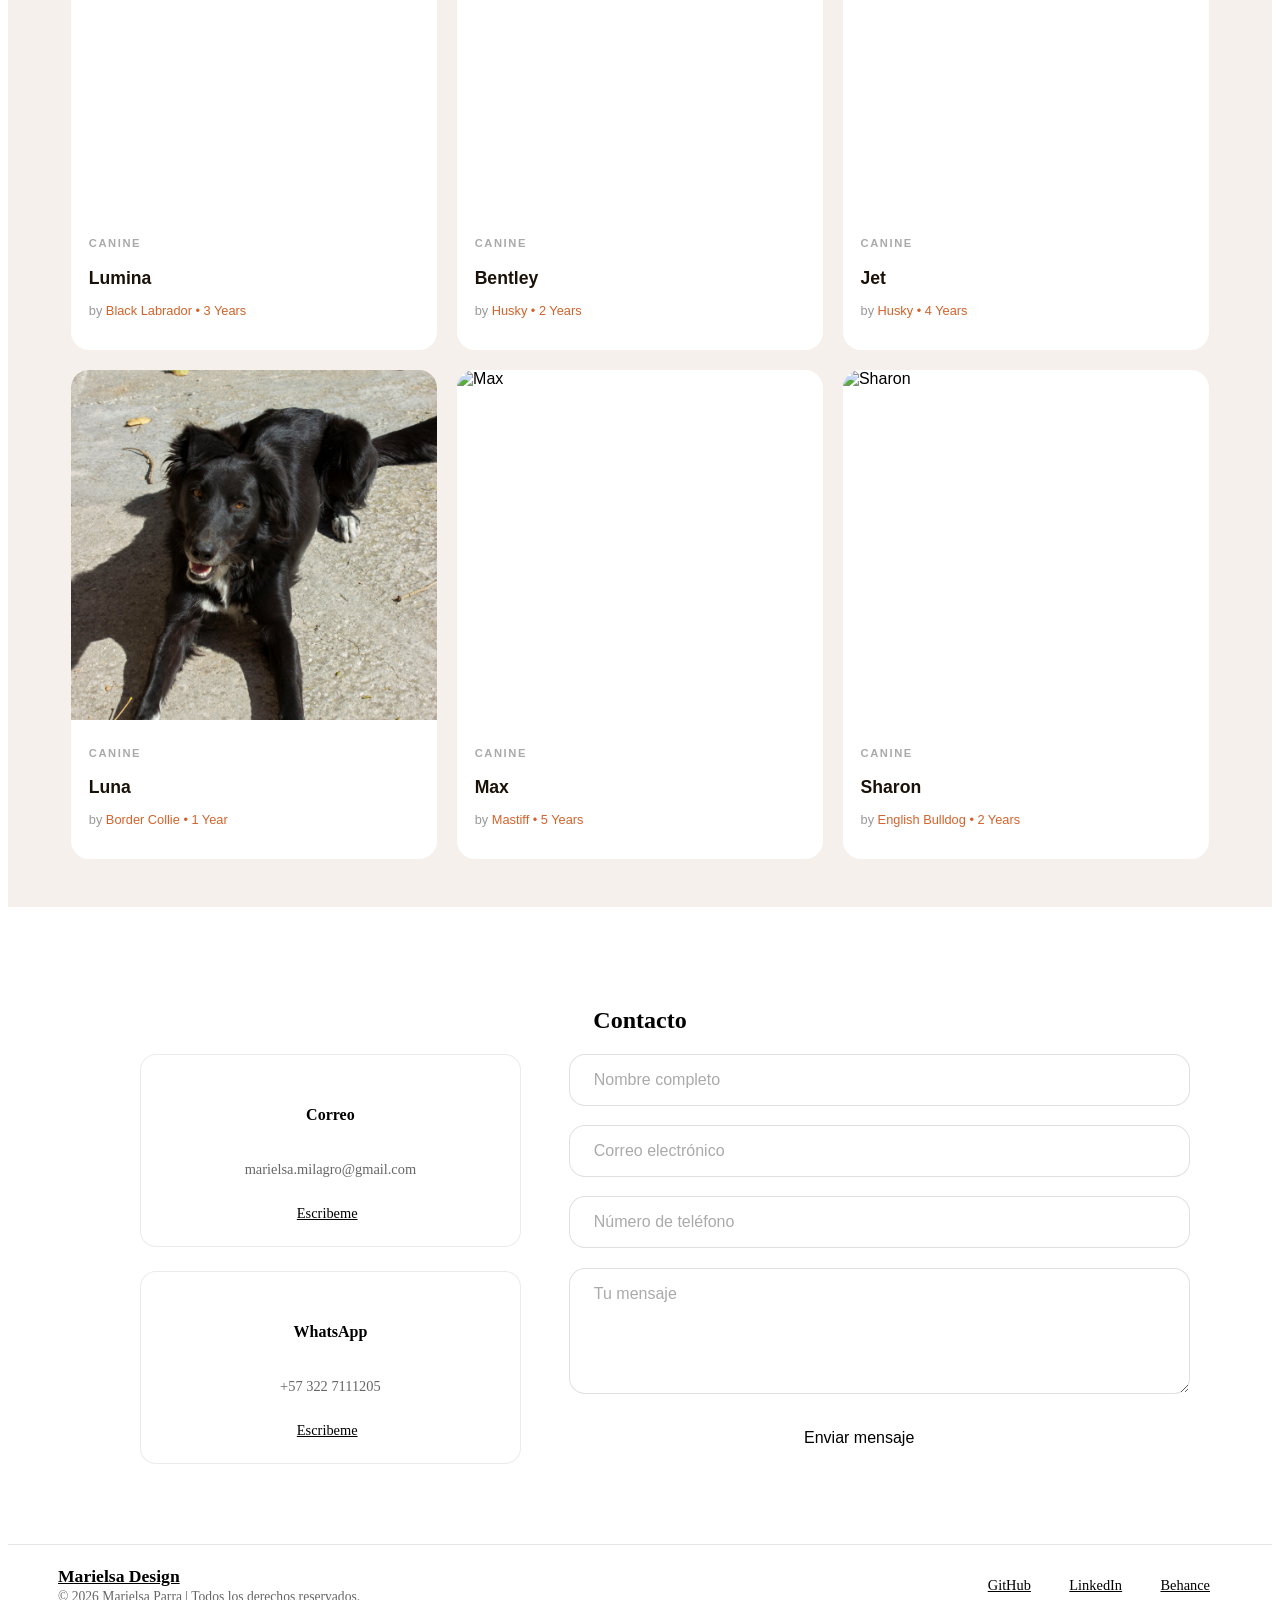
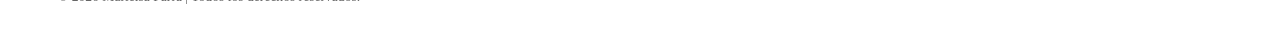
==== commit d43b8891: "portafolio" ====
--- a/mascotas.html
+++ b/mascotas.html
@@ -12,7 +12,7 @@
 
     <link rel="preconnect" href="https://fonts.googleapis.com">
     <link rel="preconnect" href="https://fonts.gstatic.com" crossorigin>
-    <link href="https://cdn.jsdelivr.net/npm/remixicon@4.9.0/fonts/remixicon.css" rel="stylesheet" />
+    <link href="https://fonts.googleapis.com/css2?family=Lexend+Deca:wght@100..900&display=swap" rel="stylesheet">
 
     <link href="https://cdn.jsdelivr.net/npm/remixicon@4.9.0/fonts/remixicon.css" rel="stylesheet" />
 
@@ -66,8 +66,6 @@
                 </p>
                 <div class="shop-botones">
                     <a href="#contacto" class="btn-contacto">Find your companion</a>
-                </div>
-                <div class="shop-botones">
                     <a href="#contacto" class="btn-contacto">learn our process</a>
                 </div>
             </div>
@@ -77,171 +75,218 @@
 
     <!-- Section de Servicios -->
 
-    <div class="service-container">
-        <img src="img/Mujerconperro2.jpg" alt="Open Bullet" class="shop-img" width="400px">
-
-        <h2 class="service-titulo">The Journey to Forever</h2>
-        <p class="service-descripcion">"A thoughtful process for a lifetime of love."</p>
-
-        <div class="font-headline text 3x1 font-bold text-center text-gray-800">100+ years of experience</div>
-
-        <div class="font-headline text 3x1 font-bold text-center text-gray-800">42 botanical patents</div>
-    </div>
-
-    </section>
-    
+    <section id="about" class="about">
+        <div class="about-grid">
+
+            <!-- Imagen izquierda -->
+            <img src="/img/dog-with-owners-morning.jpg" alt="PawAdopt familia" class="about-img">
+
+            <!-- Columna derecha -->
+            <div class="about-right">
+
+                <div class="mission-card">
+                    <div class="mission-title">
+                        <span class="mission-dot"></span>
+                        Our Mission
+                    </div>
+                    <p class="mission-text">
+                        We are committed to finding every pet their
+                        perfect forever home. From playful puppies to
+                        senior companions, our adoption process ensures
+                        the finest match between pet and family.
+                    </p>
+                </div>
+
+                <div class="stats-row">
+
+                    <div class="stat-card">
+                        <div class="stat-icon">
+                            <svg viewBox="0 0 24 24" fill="none" stroke="#fff" stroke-width="2" stroke-linecap="round">
+                                <path d="M9 12l2 2 4-4" />
+                                <circle cx="12" cy="12" r="10" />
+                            </svg>
+                        </div>
+                        <p class="stat-name">Certified</p>
+                        <p class="stat-desc">Health guaranteed</p>
+                    </div>
+
+                    <div class="stat-card">
+                        <div class="stat-icon">
+                            <svg viewBox="0 0 24 24" fill="none" stroke="#fff" stroke-width="2" stroke-linecap="round">
+                                <path d="M20.84 4.61a5.5 5.5 0 0 0-7.78
+              0L12 5.67l-1.06-1.06a5.5 5.5 0 0 0-7.78
+              7.78l1.06 1.06L12 21.23l7.78-7.78
+              1.06-1.06a5.5 5.5 0 0 0 0-7.78z" />
+                            </svg>
+                        </div>
+                        <p class="stat-name">Expert Care</p>
+                        <p class="stat-desc">Professional guidance</p>
+                    </div>
+
+                    <div class="stat-card">
+                        <div class="stat-icon">
+                            <svg viewBox="0 0 24 24" fill="none" stroke="#fff" stroke-width="2" stroke-linecap="round">
+                                <circle cx="12" cy="8" r="4" />
+                                <path d="M6 20v-2a4 4 0 0 1 4-4h4a4
+              4 0 0 1 4 4v2" />
+                            </svg>
+                        </div>
+                        <p class="stat-name">Legacy</p>
+                        <p class="stat-desc">30+ years experience</p>
+                    </div>
+
+                </div>
+            </div>
+        </div>
+    </section>
+
     <!-- Section de galeria/tienda -->
 
-<section id="gallery" class="gallery">
-
-  <div class="gallery-header">
-    <h2>The Current Collection</h2>
-    <p>Our latest featured masterpieces waiting
-       for their permanent gallery.</p>
-  </div>
-
-  <div class="gallery-grid">
-
-    <div class="card">
-      <img src="img/dog1.jpg" alt="Lumina">
-      <div class="card-body">
-        <p class="card-tag">Canine</p>
-        <h3>Lumina</h3>
-        <p class="card-by">by <span>Black Labrador • 3 Years</span></p>
-      </div>
-    </div>
-
-    <div class="card">
-      <img src="img/dog2.jpg" alt="Bentley">
-      <div class="card-body">
-        <p class="card-tag">Canine</p>
-        <h3>Bentley</h3>
-        <p class="card-by">by <span>Husky • 2 Years</span></p>
-      </div>
-    </div>
-
-    <div class="card">
-      <img src="img/dog3.jpg" alt="Jet">
-      <div class="card-body">
-        <p class="card-tag">Canine</p>
-        <h3>Jet</h3>
-        <p class="card-by">by <span>Husky • 4 Years</span></p>
-      </div>
-    </div>
-
-    <div class="card">
-      <img src="img/dog4.jpg" alt="Luna">
-      <div class="card-body">
-        <p class="card-tag">Canine</p>
-        <h3>Luna</h3>
-        <p class="card-by">by <span>Border Collie • 1 Year</span></p>
-      </div>
-    </div>
-
-    <div class="card">
-      <img src="img/dog5.jpg" alt="Max">
-      <div class="card-body">
-        <p class="card-tag">Canine</p>
-        <h3>Max</h3>
-        <p class="card-by">by <span>Mastiff • 5 Years</span></p>
-      </div>
-    </div>
-
-    <div class="card">
-      <img src="img/dog6.jpg" alt="Sharon">
-      <div class="card-body">
-        <p class="card-tag">Canine</p>
-        <h3>Sharon</h3>
-        <p class="card-by">by <span>English Bulldog • 2 Years</span></p>
-      </div>
-    </div>
-
-  </div>
-</section>
-
-                        <!-- Contacto -->
-
-                        <section id="contact" class="contact">
-
-                            <h2 class="section-title">Contact</h2>
-
-                            <div class="contact-container">
-
-                                <!-- Tarjetas de contacto izquierda -->
-
-                                <div class="contact-info">
-
-                                    <div class="contact-card">
-                                        <i class="fa-solid fa-envelope"></i>
-                                        <h3>Correo</h3>
-                                        <p>open.bullet@gmail.com</p>
-                                        <a href="mailto:open.bullet@gmail.com" class="contact-link">
-                                            Write me <i class="fa-solid fa-arrow-right"></i>
-                                        </a>
-                                    </div>
-
-                                    <div class="contact-card">
-                                        <i class="fa-brands fa-whatsapp"></i>
-                                        <h3>WhatsApp</h3>
-                                        <p>+57 311 9876543</p>
-                                        <a href="https://wa.me/+573119876543" target="_blank" rel="noopener noreferrer"
-                                            class="contacto-link">
-                                            Write me <i class="fa-solid fa-arrow-right"></i>
-                                        </a>
-                                    </div>
-                                </div>
-
-                                <!-- Formulario derecha -->
-
-                                <div class="contact-form">
-
-                                    <input type="text" class="form-input" placeholder="Full name">
-                                    <input type="email" class="form-input" placeholder="Email">
-                                    <input type="tel" class="form-input" placeholder="Phone number">
-                                    <textarea class="form-input form-textarea" placeholder="your message"></textarea>
-
-                                    <button class="form-btn">
-                                        <i class="fa-solid fa-paper-plane"></i>
-                                        <span>Send message</span>
-                                    </button>
-
-                                </div>
-                            </div>
-
-                            <!-- Mapa de contacto -->
-
-                            <div class="contact-map">
-                                <iframe
-                                    src="https://www.google.com/maps/embed?pb=!1m18!1m12!1m3!1d3916.666384054584!2d-74.78323822407798!3d10.988534555243726!2m3!1f0!2f0!3f0!3m2!1i1024!2i768!4f13.1!3m3!1m2!1s0x8ef42d0025832995%3A0x6ee5ef55547f7da6!2sRiwi!5e0!3m2!1ses-419!2sco!4v1776106472603!5m2!1ses-419!2sco"
-                                    width="600" height="450" style="border:0;" allowfullscreen="" loading="lazy"
-                                    referrerpolicy="no-referrer-when-downgrade"></iframe>
-                            </div>
-                        </section>
-    </section>
-
-    <!-- Footer de la página del mascotas-->
+    <section id="gallery" class="gallery">
+
+        <div class="gallery-header">
+            <h2>The Current Collection</h2>
+            <p>Our latest featured masterpieces waiting
+                for their permanent gallery.</p>
+        </div>
+
+        <div class="gallery-grid">
+
+            <div class="card">
+                <img src="img/dog1.jpg" alt="Lumina">
+                <div class="card-body">
+                    <p class="card-tag">Canine</p>
+                    <h3>Lumina</h3>
+                    <p class="card-by">by <span>Black Labrador • 3 Years</span></p>
+                </div>
+            </div>
+
+            <div class="card">
+                <img src="img/dog2.jpg" alt="Bentley">
+                <div class="card-body">
+                    <p class="card-tag">Canine</p>
+                    <h3>Bentley</h3>
+                    <p class="card-by">by <span>Husky • 2 Years</span></p>
+                </div>
+            </div>
+
+            <div class="card">
+                <img src="img/dog3.jpg" alt="Jet">
+                <div class="card-body">
+                    <p class="card-tag">Canine</p>
+                    <h3>Jet</h3>
+                    <p class="card-by">by <span>Husky • 4 Years</span></p>
+                </div>
+            </div>
+
+            <div class="card">
+                <img src="img/dog4.jpg" alt="Luna">
+                <div class="card-body">
+                    <p class="card-tag">Canine</p>
+                    <h3>Luna</h3>
+                    <p class="card-by">by <span>Border Collie • 1 Year</span></p>
+                </div>
+            </div>
+
+            <div class="card">
+                <img src="img/dog5.jpg" alt="Max">
+                <div class="card-body">
+                    <p class="card-tag">Canine</p>
+                    <h3>Max</h3>
+                    <p class="card-by">by <span>Mastiff • 5 Years</span></p>
+                </div>
+            </div>
+
+            <div class="card">
+                <img src="img/dog6.jpg" alt="Sharon">
+                <div class="card-body">
+                    <p class="card-tag">Canine</p>
+                    <h3>Sharon</h3>
+                    <p class="card-by">by <span>English Bulldog • 2 Years</span></p>
+                </div>
+            </div>
+
+        </div>
+    </section>
+
+    <!-- Contacto -->
+
+ <section id="contacto" class="contacto">
+
+        <h2 class="section-title">Contacto</h2>
+
+        <div class="contacto-container">
+
+            <!-- Tarjetas de contacto izquierda -->
+
+            <div class="contacto-info">
+
+                <div class="contacto-card">
+                    <i class="fa-solid fa-envelope"></i>
+                    <h3>Correo</h3>
+                    <p>marielsa.milagro@gmail.com</p>
+                    <a href="mailto:marielsa.milagro@gmail.com" class="contacto-link">
+                        Escribeme <i class="fa-solid fa-arrow-right"></i>
+                    </a>
+                </div>
+
+                <div class="contacto-card">
+                    <i class="fa-brands fa-whatsapp"></i>
+                    <h3>WhatsApp</h3>
+                    <p>+57 322 7111205</p>
+                    <a href="https://wa.me/573227111205" target="_blank" rel="noopener noreferrer"
+                        class="contacto-link">
+                        Escribeme <i class="fa-solid fa-arrow-right"></i>
+                    </a>
+                </div>
+            </div>
+
+            <!-- Formulario derecha -->
+
+            <div class="contacto-form">
+
+                <input type="text" class="form-input" placeholder="Nombre completo">
+                <input type="email" class="form-input" placeholder="Correo electrónico">
+                <input type="tel" class="form-input" placeholder="Número de teléfono">
+                <textarea class="form-input form-textarea" placeholder="Tu mensaje"></textarea>
+
+                <button class="form-btn">
+                    <i class="fa-solid fa-paper-plane"></i>
+                    <span>Enviar mensaje</span>
+                </button>
+
+            </div>
+
+        </div>
+
+    </section>
+
+    <!-- Footer de la página del portafolio personal -->
 
     <footer class="footer">
         <div class="left">
-            <a href="/">Open Bullet</a><br>
-            <p>123 Pet Street, Animal City, Country</p>
-            <span>&copy; 2024 Open Bullet Heritage Pet Supplies.</span>
+            <a href="/">Marielsa Design</a><br>
+            <span>&copy; 2026 Marielsa Parra | Todos los derechos reservados.</span>
         </div>
 
         <div class="right">
-            <a href="https://instagram.com" target="_blank" rel="noopener noreferrer">
-                <i class="fa-brands fa-instagram"></i>
-                <span>Instagram</span>
+            <a href="https://github.com/marielsa-design" target="_blank" rel="noopener noreferrer">
+                <i class="fa-brands fa-github"></i>
+                <span>GitHub</span>
             </a>
 
-            <a href="https://pinterest.com" target="_blank" rel="noopener noreferrer">
-                <i class="fa-brands fa-pinterest"></i>
-                <span>Pinterest</span>
+            <a href="https://linkedin.com/in/marielsa-parra/" target="_blank" rel="noopener noreferrer">
+                <i class="fa-brands fa-linkedin"></i>
+                <span>LinkedIn</span>
             </a>
 
-            <a href="https://www.twitter.com" target="_blank" rel="noopener noreferrer">
-                <i class="fa-brands fa-twitter"></i>
-                <span>Twitter</span>
+            <a href="https://www.behance.net/marielsamilagro" target="_blank" rel="noopener noreferrer">
+                <i class="fa-brands fa-behance"></i>
+                <span>Behance</span>
             </a>
         </div>
-    </footer>+    </footer>
+
+    </body>
+
+</html>
--- a/Style/mascotas.css
+++ b/Style/mascotas.css
@@ -195,12 +195,14 @@
 .gallery-header {
   margin-bottom: 2rem;
 }
+
 .gallery-header h2 {
   font-size: 2rem;
   font-weight: 900;
   color: #1A1209;
   margin-bottom: 0.35rem;
 }
+
 .gallery-header p {
   font-size: 0.9rem;
   color: #7A6B5A;
@@ -221,18 +223,22 @@
   cursor: pointer;
   transition: transform 0.18s;
 }
+
 .card:hover {
   transform: translateY(-4px);
 }
+
 .card img {
   width: 100%;
   height: 350px;
   object-fit: cover;
   display: block;
 }
+
 .card-body {
   padding: 1rem 1.1rem 1.2rem;
 }
+
 .card-tag {
   font-size: 0.7rem;
   font-weight: 700;
@@ -241,6 +247,7 @@
   color: #aaa;
   margin-bottom: 0.5rem;
 }
+
 .card-body h3 {
   font-size: 1.1rem;
   font-weight: 800;
@@ -248,10 +255,12 @@
   line-height: 1.3;
   margin-bottom: 0.55rem;
 }
+
 .card-by {
   font-size: 0.8rem;
   color: #999;
 }
+
 .card-by span {
   color: #D4622A;
   font-weight: 500;
@@ -264,8 +273,329 @@
     grid-template-columns: repeat(2, 1fr);
   }
 }
+
 @media (max-width: 520px) {
   .gallery-grid {
     grid-template-columns: 1fr;
   }
+}
+
+/* ── SECCIÓN ── */
+
+.about {
+  padding: 3rem 5%;
+  background: #ffffff;
+  font-family: Arial, sans-serif;
+}
+
+.about-grid {
+  display: grid;
+  grid-template-columns: 1fr 1fr;
+  gap: 2rem;
+  align-items: center;
+}
+
+.about-img {
+  width: 100%;
+  height: 420px;
+  object-fit: cover;
+  border-radius: 16px;
+  display: block;
+}
+
+.about-right {
+  display: flex;
+  flex-direction: column;
+  gap: 1.25rem;
+}
+
+.mission-card {
+  background: #fff;
+  border-radius: 16px;
+  padding: 1.5rem;
+  border: 1px solid rgba(201,162,39,0.15);
+}
+
+.mission-title {
+  display: flex;
+  align-items: center;
+  gap: 0.7rem;
+  font-size: 1.3rem;
+  font-weight: 800;
+  color: #1A1209;
+  margin-bottom: 0.9rem;
+}
+
+.mission-dot {
+  width: 12px;
+  height: 12px;
+  background: #C9A227;
+  border-radius: 50%;
+  flex-shrink: 0;
+}
+
+.mission-text {
+  font-size: 0.9rem;
+  line-height: 1.8;
+  color: #7A6B5A;
+}
+
+.stats-row {
+  display: grid;
+  grid-template-columns: repeat(3, 1fr);
+  gap: 1rem;
+}
+
+.stat-card {
+  background: #fff;
+  border-radius: 14px;
+  padding: 1.2rem 1rem;
+  text-align: center;
+  border: 1px solid rgba(201,162,39,0.15);
+}
+
+.stat-icon {
+  width: 50px;
+  height: 50px;
+  background: #C9A227;
+  border-radius: 50%;
+  display: flex;
+  align-items: center;
+  justify-content: center;
+  margin: 0 auto 0.75rem;
+}
+
+.stat-icon svg {
+  width: 22px;
+  height: 22px;
+  fill: none;
+  stroke: #fff;
+  stroke-width: 2;
+  stroke-linecap: round;
+  stroke-linejoin: round;
+}
+
+.stat-name {
+  font-size: 0.88rem;
+  font-weight: 700;
+  color: #1A1209;
+  margin-bottom: 0.2rem;
+}
+
+.stat-desc {
+  font-size: 0.75rem;
+  color: #C9A227;
+  font-weight: 500;
+}
+
+@media (max-width: 768px) {
+  .about-grid { grid-template-columns: 1fr; }
+  .about-img { height: 280px; }
+}
+
+.footer {
+    display: flex;
+    gap: 1rem;
+    flex-wrap: wrap;
+    justify-content: center;
+}
+
+.btn {
+    padding: 0.6rem 1.4rem;
+    border-radius: 3rem;
+    border: 2px solid var(--text-color);
+    color: var(--text-color);
+    font-size: 0.9rem;
+    font-weight: 500;
+    transition: 0.3s ease-in-out;
+}
+
+.proyectos-card:hover .btn {
+    border: 2px solid var(--background-color);
+    color: var(--background-color);
+}
+
+.proyectos-card:hover .btn:hover {
+    background-color: var(--background-color);
+    color: var(--text-color);
+}
+
+.contacto {
+    padding: 5rem 6rem;
+    display: flex;
+    flex-direction: column;
+    align-items: center;
+}
+
+.contacto-container {
+    display: grid;
+    grid-template-columns: 1fr 1.5fr;
+    gap: 3rem;
+    width: 100%;
+    max-width: 1000px;
+}
+
+/* Tarjetas */
+
+.contacto-info {
+    display: flex;
+    flex-direction: column;
+    gap: 1.5rem;
+}
+
+.contacto-card {
+    display: flex;
+    flex-direction: column;
+    align-items: center;
+    text-align: center;
+    gap: 0.4rem;
+    padding: 1.5rem;
+    border-radius: 1rem;
+    border: 1px solid rgba(0, 0, 0, 0.08);
+    background-color: #ffffff;
+    transition: 0.3s ease-in-out;
+}
+
+.contacto-card:hover {
+    transform: scale(1.02);
+    box-shadow: 0 4px 20px rgba(0, 0, 0, 0.08);
+}
+
+.contacto-card i {
+    font-size: 1.8rem;
+    color: var(--text-color);
+    margin-bottom: 0.3rem;
+}
+
+.contacto-card h3 {
+    font-size: 1rem;
+    font-weight: 600;
+    color: var(--text-color);
+}
+
+.contacto-card p {
+    font-size: 0.9rem;
+    color: #666;
+}
+
+.contacto-link {
+    display: flex;
+    align-items: center;
+    gap: 0.4rem;
+    font-size: 0.9rem;
+    font-weight: 500;
+    color: var(--link-color);
+    margin-top: 0.4rem;
+    transition: 0.3s ease-in-out;
+}
+
+.contacto-link:hover {
+    gap: 0.8rem;
+}
+
+/* Formulario */
+
+.contacto-form {
+    display: flex;
+    flex-direction: column;
+    gap: 1.2rem;
+}
+
+.form-input {
+    width: 100%;
+    padding: 1rem 1.5rem;
+    border-radius: 1rem;
+    border: 1px solid rgba(0, 0, 0, 0.12);
+    background-color: #ffffff;
+    font-family: 'Inter', sans-serif;
+    font-size: 1rem;
+    color: var(--text-color);
+    outline: none;
+    transition: 0.3s ease-in-out;
+}
+
+.form-input:focus {
+    border: 1px solid var(--text-color);
+    box-shadow: 0 0 0 3px rgba(26, 28, 32, 0.08);
+}
+
+.form-input::placeholder {
+    color: #aaa;
+}
+
+.form-textarea {
+    resize: vertical;
+    min-height: 92px;
+    border-radius: 1rem;
+}
+
+.form-btn {
+    display: flex;
+    align-items: center;
+    justify-content: center;
+    gap: 0.6rem;
+    padding: 1rem 2rem;
+    border-radius: 3rem;
+    border: none;
+    background-color: var(--text-color);
+    color: var(--background-color);
+    font-family: 'Inter', sans-serif;
+    font-size: 1rem;
+    font-weight: 500;
+    cursor: pointer;
+    transition: 0.3s ease-in-out;
+}
+
+.form-btn:hover {
+    background-color: #3a3a3a;
+    transform: scale(1.03);
+}
+
+/* Footer */
+
+.footer {
+    display: flex;
+    justify-content: space-between;
+    align-items: center;
+    padding: 0 50px;
+    height: 80px;
+    margin-top: auto;
+    border-top: 1px solid rgba(0, 0, 0, 0.1);
+}
+
+.footer .left a {
+    color: var(--text-color);
+    font-size: 1.1rem;
+    font-weight: 600;
+}
+
+.footer .left span {
+    font-size: 0.85rem;
+    color: #666;
+}
+
+.footer .right {
+    display: flex;
+    align-items: center;
+    gap: 0.5rem;
+}
+
+.footer .right a {
+    display: flex;
+    align-items: center;
+    gap: 0.4rem;
+    color: var(--text-color);
+    padding: 5px 12px;
+    border-radius: 5px;
+    font-size: 0.9rem;
+    transition: 0.3s ease-in-out;
+}
+
+.footer .right a:hover {
+    background-color: var(--text-color);
+    color: var(--background-color);
+}
+
+.footer .right a span {
+    margin-left: 0;
 }
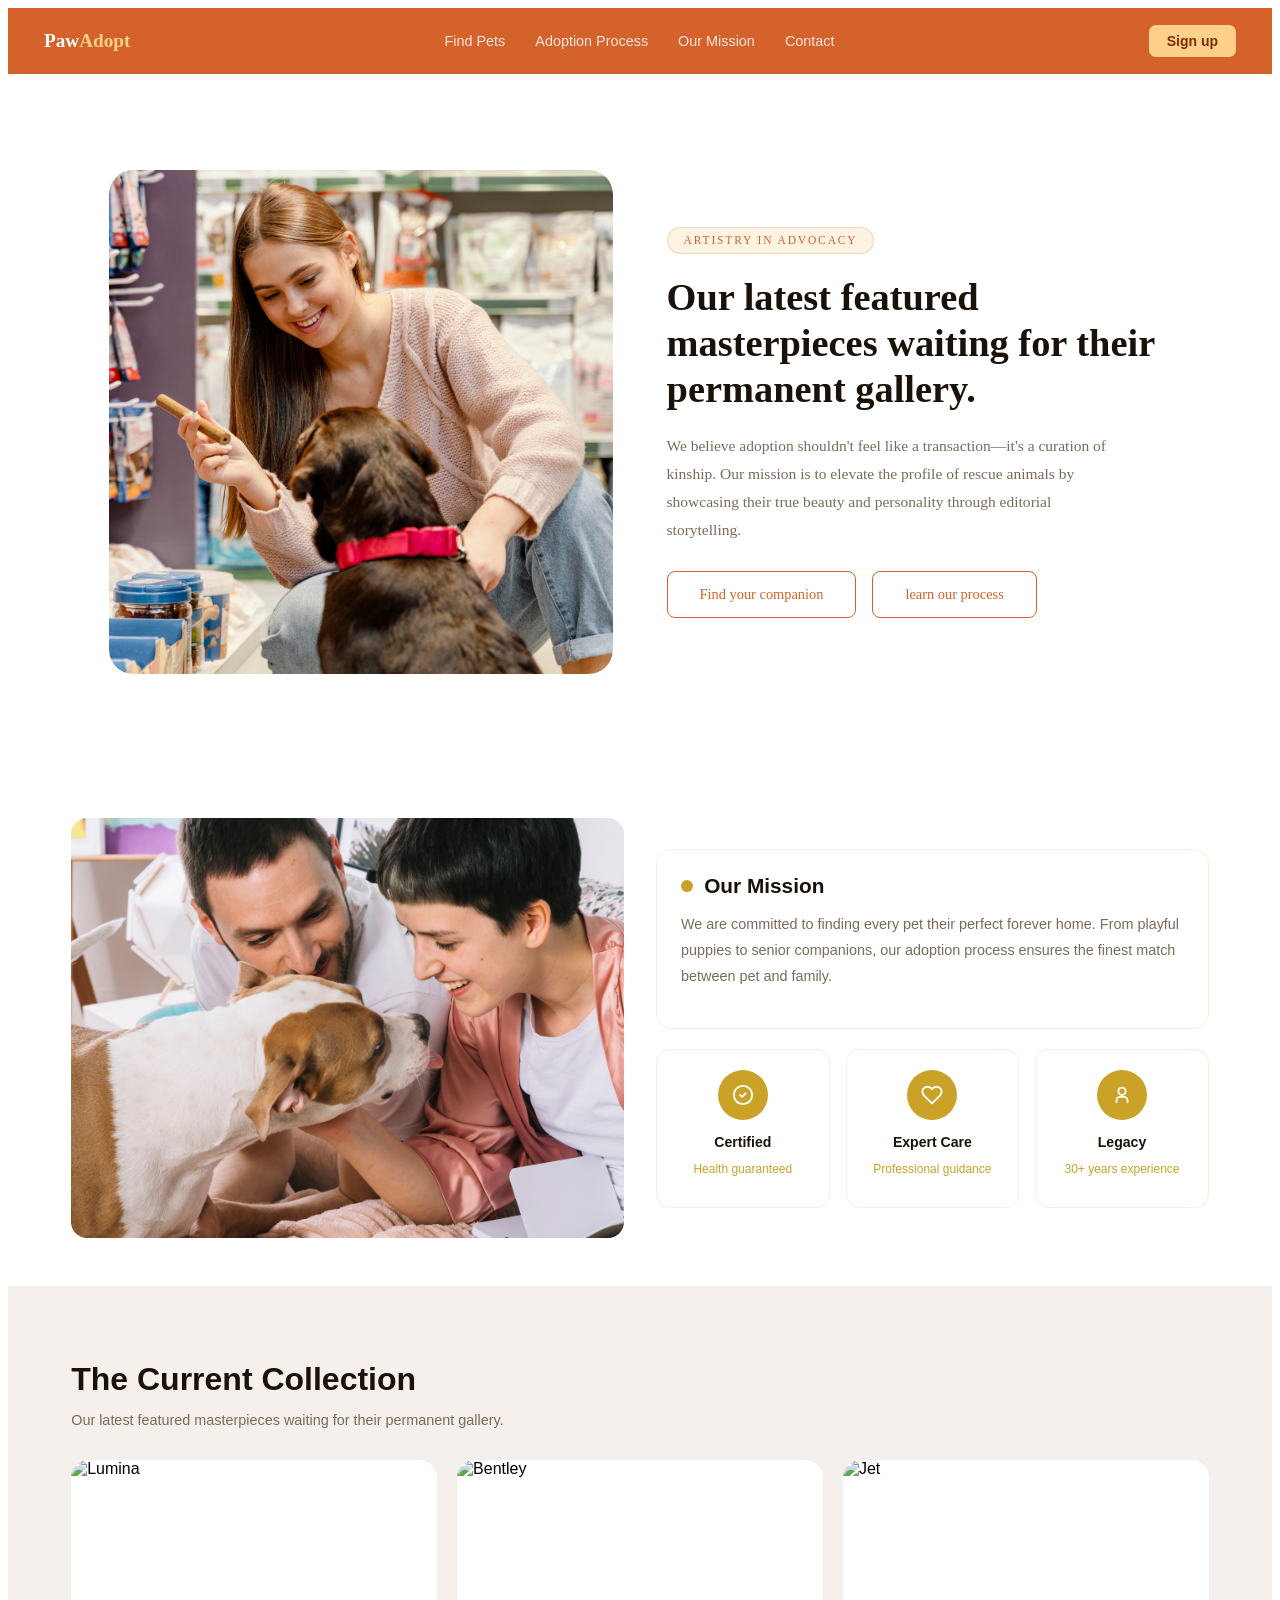
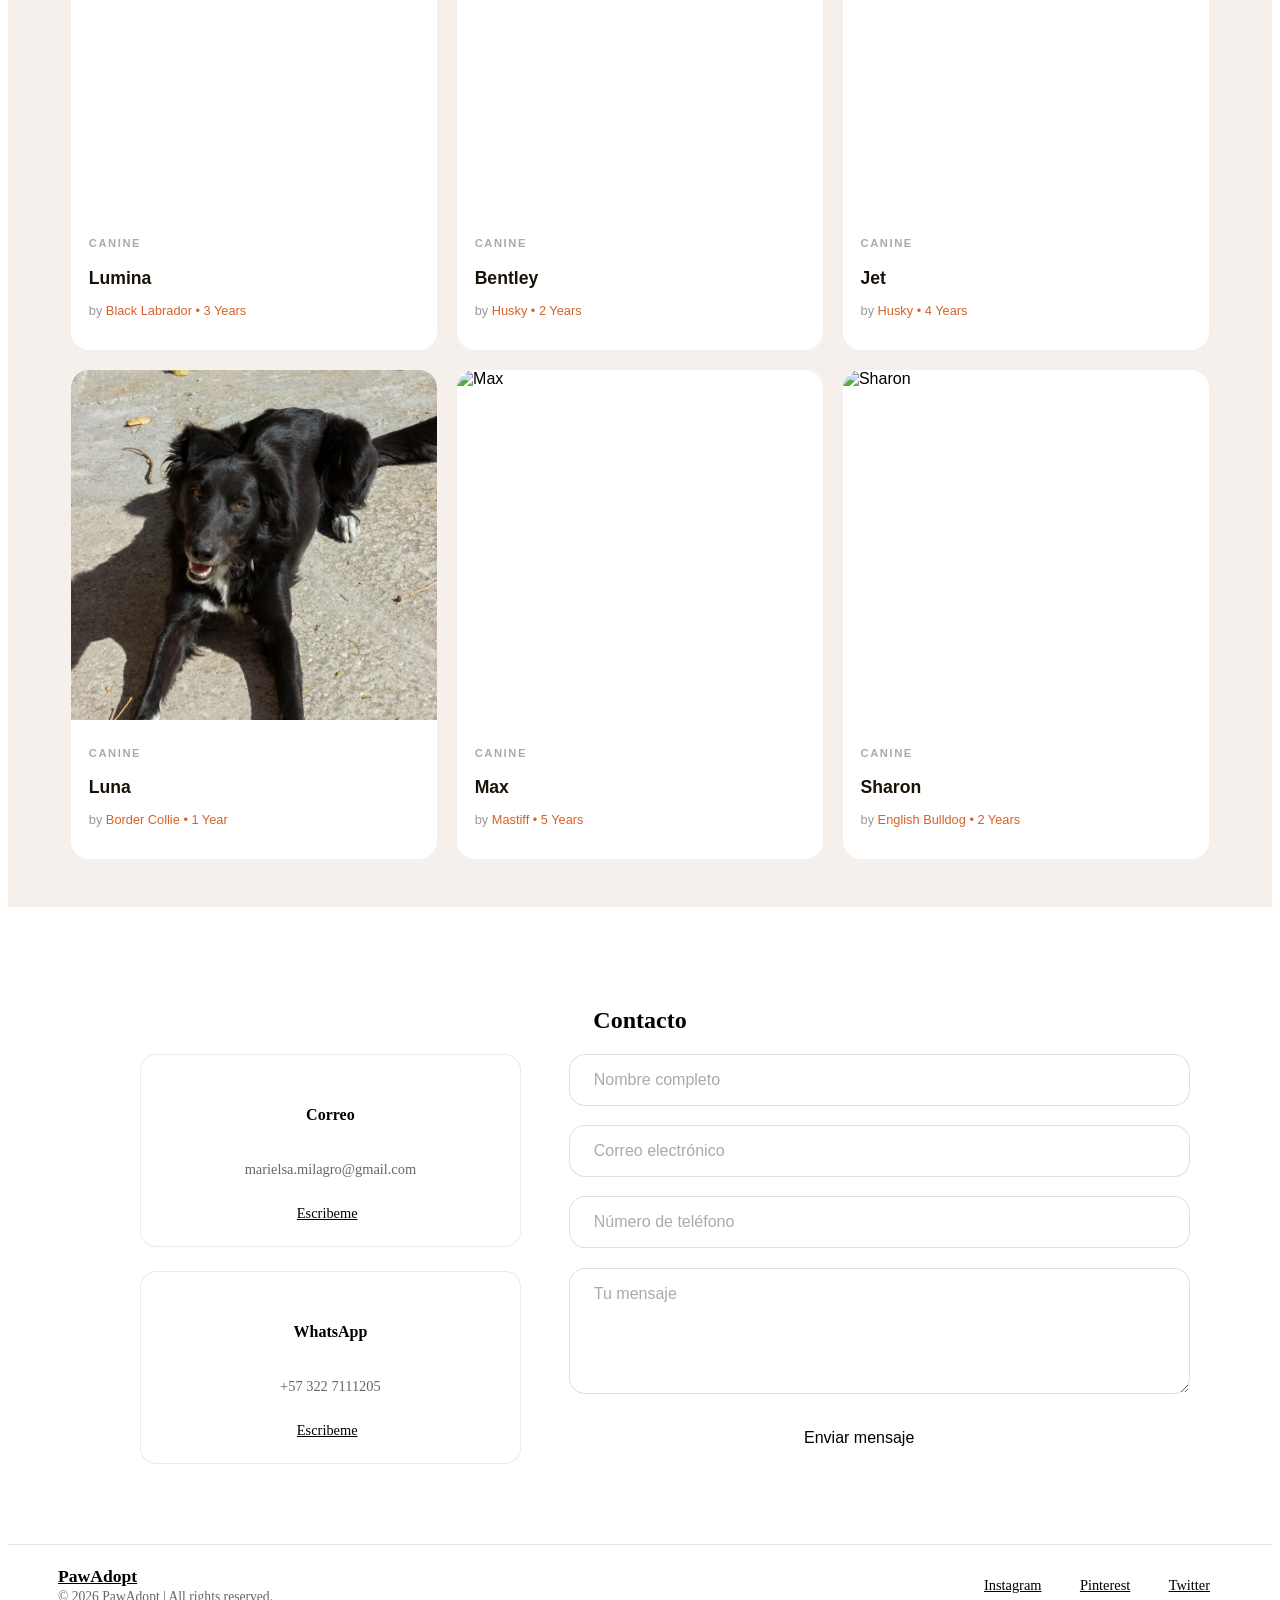
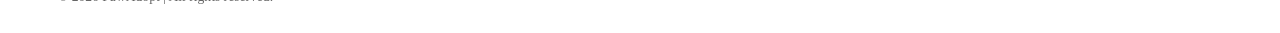
==== commit a3a19098: "portafolio" ====
--- a/mascotas.html
+++ b/mascotas.html
@@ -265,24 +265,24 @@
 
     <footer class="footer">
         <div class="left">
-            <a href="/">Marielsa Design</a><br>
-            <span>&copy; 2026 Marielsa Parra | Todos los derechos reservados.</span>
+            <a href="/">PawAdopt</a><br>
+            <span>&copy; 2026 PawAdopt | All rights reserved.</span>
         </div>
 
         <div class="right">
-            <a href="https://github.com/marielsa-design" target="_blank" rel="noopener noreferrer">
-                <i class="fa-brands fa-github"></i>
-                <span>GitHub</span>
+            <a href="https://instagram.com" target="_blank" rel="noopener noreferrer">
+                <i class="fa-brands fa-instagram"></i>
+                <span>Instagram</span>
             </a>
 
-            <a href="https://linkedin.com/in/marielsa-parra/" target="_blank" rel="noopener noreferrer">
-                <i class="fa-brands fa-linkedin"></i>
-                <span>LinkedIn</span>
+            <a href="https://pinterest.com" target="_blank" rel="noopener noreferrer">
+                <i class="fa-brands fa-pinterest"></i>
+                <span>Pinterest</span>
             </a>
 
-            <a href="https://www.behance.net/marielsamilagro" target="_blank" rel="noopener noreferrer">
-                <i class="fa-brands fa-behance"></i>
-                <span>Behance</span>
+            <a href="https://www.twitter.com" target="_blank" rel="noopener noreferrer">
+                <i class="fa-brands fa-twitter"></i>
+                <span>Twitter</span>
             </a>
         </div>
     </footer>
